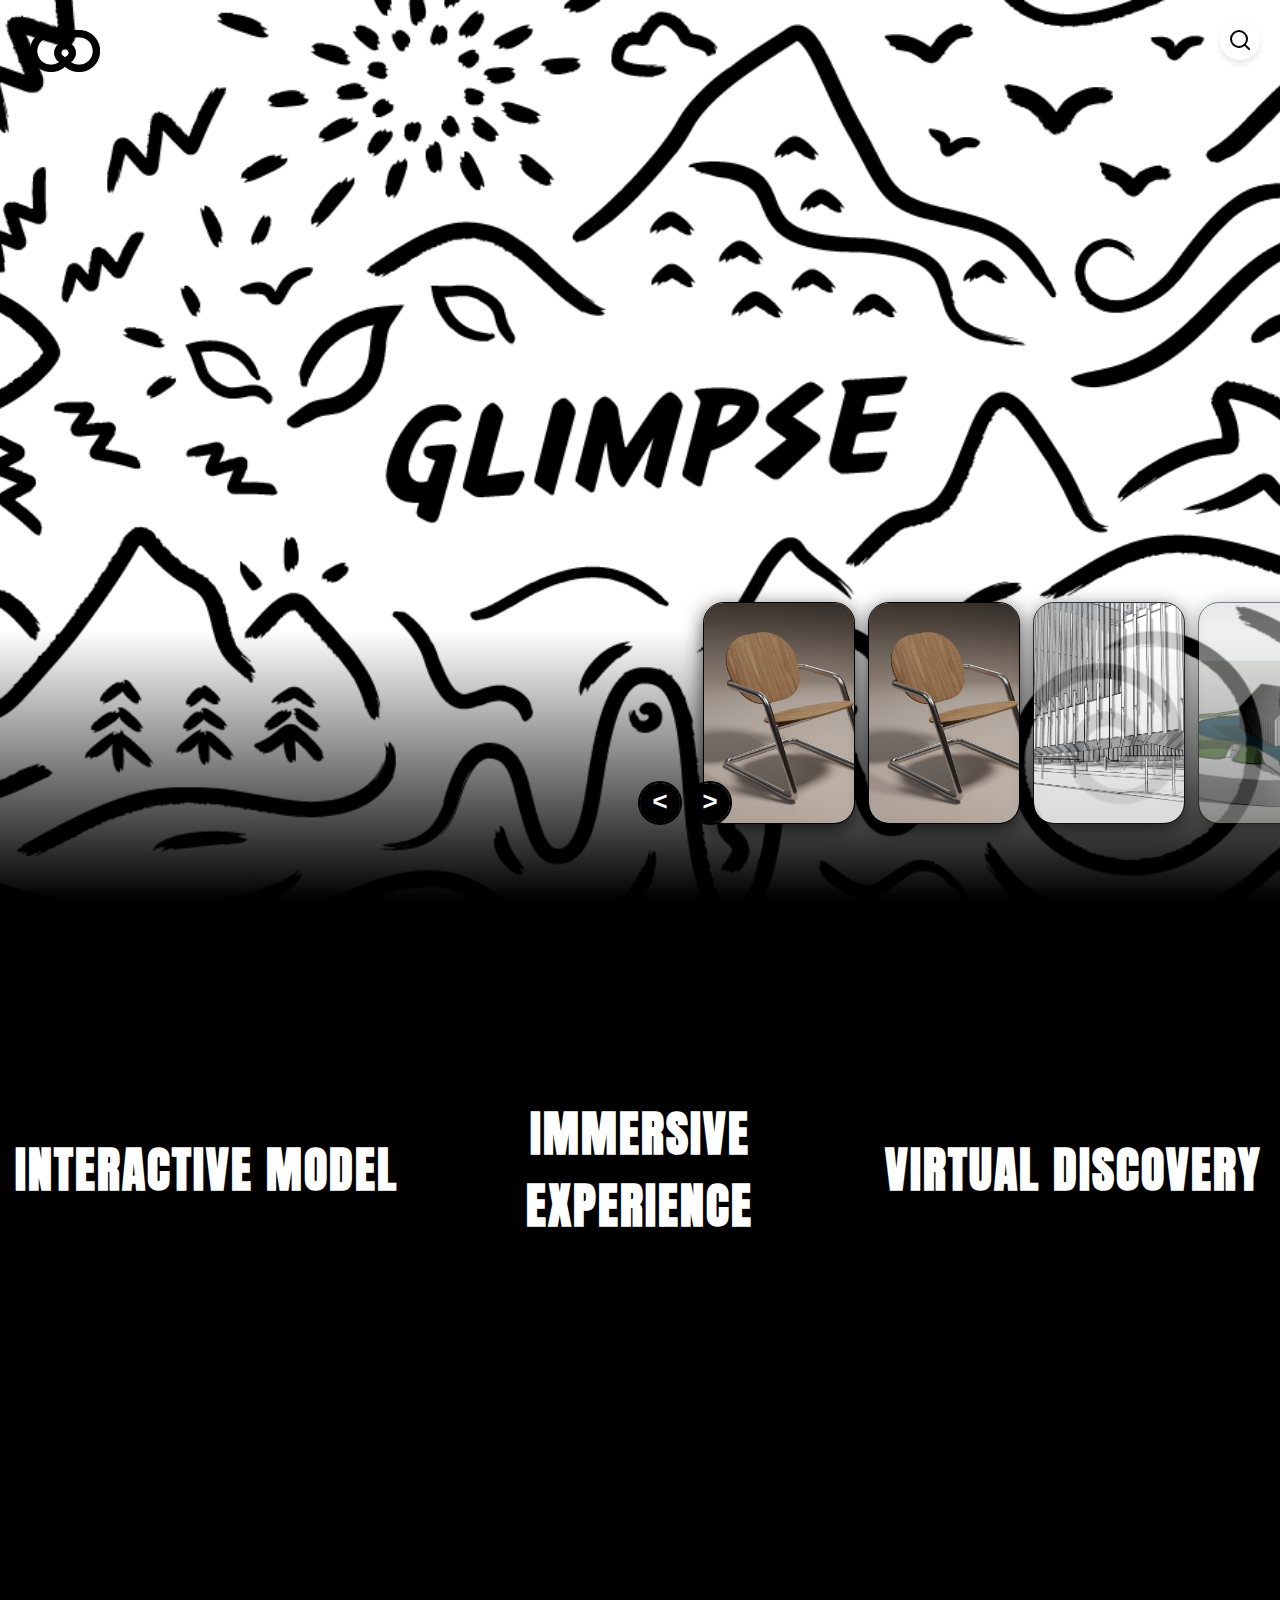
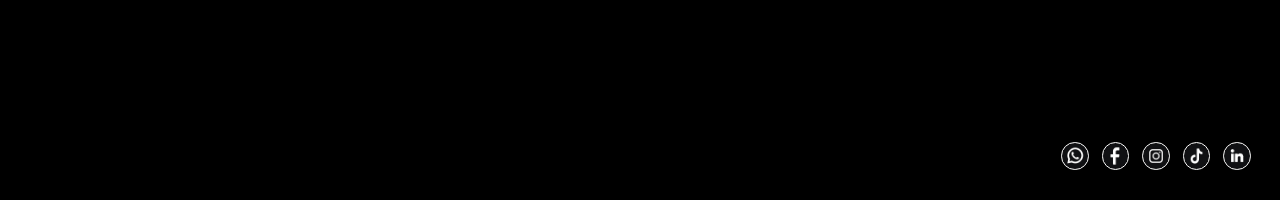
==== index.html @ ccf300de "Update index.html" ====
<!DOCTYPE html>
<html lang="en">
<head>
    <meta charset="UTF-8">
    <meta name="viewport" content="width=device-width, initial-scale=1.0">
    <title>GLIMPSE</title>
    <link rel="stylesheet" href="styles.css">
    <script defer src="script.js"></script>
</head>
<body>

    <!-- LOGO -->
    <div class="logo-container">
        <img src="./main page/LOGO.png" alt="Logo" class="logo">
    </div>

    <!-- LUPA -->
<div class="search-container" id="searchBox">
        <input type="text" placeholder="Search...">
        <svg class="icon" id="searchIcon" width="24" height="24" stroke="#007BFF" viewBox="0 0 24 24" fill="none" stroke="black" stroke-width="2" stroke-linecap="round" stroke-linejoin="round">
            <circle cx="11" cy="11" r="8"></circle>
            <line x1="21" y1="21" x2="16.65" y2="16.65"></line>
        </svg>
</div>







<!-- carousel -->
<div class="carousel">
    <!-- list item -->
    <div class="list">
        <div class="item">
            <img src="./main page/introthumbnail.png" loading="lazy">
        </div>
        <div class="item">
            <img src="./projects/model1/thumbnail.jpg" loading="lazy">
            <div class="content">
                <div class="type">INTERACTIVE MODEL</div>
                <div class="title">GF<br>CHAIR</div>
                <div class="buttons">
                    <a href="./projects/model1/model1-viewer.html"><button>SEE MORE</button></a>
                </div>
            </div>
        </div>
        <div class="item">
            <img src="./projects/model2/thumbnail.jpg" loading="lazy">
            <div class="content">
                <div class="type">INTERACTIVE MODEL</div>
                <div class="title">KRYSSET<br>LOUNGE CHAIR</div>
                <div class="buttons">
                    <a href="./projects/model2/model2-viewer.html"><button>SEE MORE</button></a>
                </div>
            </div>
        </div>
        <div class="item">
            <img src="./projects/model3/thumbnail.jpg" loading="lazy">
            <div class="content">
                <div class="type">INTERACTIVE MODEL</div>
                <div class="title">MINIMAL<br>SOFA</div>
                <div class="buttons">
                    <a href="./projects/model3/model3-viewer.html"><button>SEE MORE</button></a>
                </div>
            </div>
        </div>
        <div class="item">
            <img src="./projects/model4/thumbnail.jpg" loading="lazy">
            <div class="content">
                <div class="type">INTERACTIVE MODEL</div>
                <div class="title">ELEGANT<br>SHELF</div>
                <div class="buttons">
                    <a href="./projects/model4/model4-viewer.html"><button>SEE MORE</button></a>
                </div>
            </div>
        </div>
        <div class="item">
            <img src="./projects/model5/thumbnail.jpg" loading="lazy">
            <div class="content">
                <div class="type">INTERACTIVE MODEL</div>
                <div class="title">CANTAREIRA<br>BUILDING</div>
                <div class="buttons">
                    <a href="./projects/model5/model5-viewer.html"><button>SEE MORE</button></a>
                </div>
            </div>
        </div>
        <div class="item">
            <img src="./projects/model6/thumbnail.jpg" loading="lazy">
            <div class="content">
                <div class="type">INTERACTIVE MODEL</div>
                <div class="title">WOODEN<br>DESK</div>
                <div class="buttons">
                    <a href="./projects/model6/model6-viewer.html"><button>SEE MORE</button></a>
                </div>
            </div>
        </div>
        <div class="item">
            <img src="./projects/model7/thumbnail.jpg" loading="lazy">
            <div class="content">
                <div class="type">INTERACTIVE MODEL</div>
                <div class="title">ARTISTIC<br>LAMP</div>
                <div class="buttons">
                    <a href="./projects/model7/model7-viewer.html"><button>SEE MORE</button></a>
                </div>
            </div>
        </div>
    </div>

    <!-- list thumbnail -->
    <div class="thumbnail">
        <div class="item">
            <img src="./main page/introthumbnail.png">
        </div>
        <div class="item">
            <img src="./projects/model1/thumbnail.jpg">
        </div>
        <div class="item">
            <img src="./projects/model2/thumbnail.jpg">
        </div>
        <div class="item">
            <img src="./projects/model3/thumbnail.jpg">
        </div>
        <div class="item">
            <img src="./projects/model4/thumbnail.jpg">
        </div>
        <div class="item">
            <img src="./projects/model5/thumbnail.jpg">
        </div>
        <div class="item">
            <img src="./projects/model6/thumbnail.jpg">
        </div>
        <div class="item">
            <img src="./projects/model7/thumbnail.jpg">
        </div>
        <div class="item">
            <img src="./projects/model8/thumbnail.jpg">
        </div>
    </div>
</div>
    <!-- next prev -->
<div class="arrows">
          <button id="prev"><</button>
          <button id="next">></button>
         </div>
        </div>


   <!-- SERVIÇOS -->
   <div class="services-container">
    <div class="service-item">
        <div class="video-container">
            <div class="overlay">
                <h1>INTERACTIVE MODEL</h1>
            </div>
            <video class="hover-video" poster="./main page/IMG1.jpg" loop muted>
                <source src="./main page/VID1.MOV" type="video/mp4">
            </video>
        </div>
    </div>

    <div class="service-item">
        <div class="video-container">
            <div class="overlay">
                <h1>IMMERSIVE EXPERIENCE</h1>
            </div>
            <video class="hover-video" poster="./main page/IMG2.jpg" loop muted>
                <source src="./main page/VID2.MOV" type="video/mp4">
            </video>
        </div>
    </div>

    <div class="service-item">
        <div class="video-container">
            <div class="overlay">
                <h1>VIRTUAL DISCOVERY</h1>
            </div>
            <video class="hover-video" poster="./main page/IMG3.jpg" loop muted>
                <source src="./main page/VID3.MOV" type="video/mp4">
            </video>
        </div>
    </div>
</div>

<!-- Social Media Icons -->
<div class="social-media-container">
    <a href="https://www.whatsapp.com" target="_blank" class="social-icon">
        <img src="./main page/SOCIAL MEDIA/WHATSAPP.png" alt="  whatsapp">
    </a>
    <a href="https://www.facebook.com" target="_blank" class="social-icon">
        <img src="./main page/SOCIAL MEDIA/FACEBOOK.png" alt="Facebook">
    </a>
    <a href="https://www.instagram.com" target="_blank" class="social-icon">
        <img src="./main page/SOCIAL MEDIA/INSTAGRAM.png" alt="Instagram">
    </a>
    <a href="https://www.titok.com" target="_blank" class="social-icon">
        <img src="./main page/SOCIAL MEDIA/TIKTOK.png" alt="Tiktok">
    </a>
    <a href="https://www.linkedin.com" target="_blank" class="social-icon">
        <img src="./main page/SOCIAL MEDIA/LINKEDIN.png" alt="LinkedIn">
    </a>
</div>



</body>
</html>
---- styles.css ----
@import url('https://fonts.googleapis.com/css2?family=Anton&family=Source+Sans+Pro:wght@300;400;700&display=swap');
@import url('https://fonts.googleapis.com/css2?family=Vina+Sans&display=swap');

body {
  width: 100vw; /* Garante que ocupe toda a largura da tela */
  height: 200vh;
  margin: 0;
  overflow-x: hidden; /* Evita rolagem horizontal */
  background-color: black;
}

/* LOGO */
.logo-container {
  position: absolute;
  top: 30px;
  left: 30px;
  z-index: 10;
}
.logo {
  width: 70px;
  height: auto;
}


/* LUPA */
.search-container {
  position: absolute;
  top: 20px;  /* Adjust distance from top */
  right: 20px;  /* Adjust distance from left */
  width: 40px;
  height: 40px;
  display: flex;
  align-items: center;
  justify-content: center;
  border-radius: 20px;
  transition: width 0.4s ease-in-out;
  box-shadow: 0 4px 6px rgba(0, 0, 0, 0.1);
  overflow: hidden;
  z-index: 100;
}

.search-container input {
  width: 100%;
  border: none;
  outline: none;
  padding: 10px;
  font-size: 16px;
  opacity: 0;
  transform: translateX(20px);
  transition: opacity 0.3s ease-in-out, transform 0.3s ease-in-out;
}

.search-container .icon {
  position: absolute;
  left: 50%;
  transform: translateX(-50%);
  cursor: pointer;
  width: 24px;
  height: 24px;
  stroke: #000000;
  fill: none;
  transition: left 0.4s ease-in-out;
}

.search-container.active {
  width: 200px;
}

.search-container.active input {
  opacity: 1;
  transform: translateX(0);
}

.search-container.active .icon {
  left: 20px;
}


















.carousel {
  height: 100vh;
  overflow: hidden;
  position: relative;
}

.carousel::before {
  content: '';
  position: absolute;
  bottom: 0;
  left: 0;
  width: 100%;
  height: 30%;
  background: linear-gradient(to top, rgba(0, 0, 0, 1), rgba(255, 0, 0, 0)); 
  z-index: 2; /* Gradient is behind buttons but on top of the carousel items */
}

.carousel .list .item {
  width: 100%;
  height: 100%;
  position: absolute;
  box-shadow: inset 0px -100px 100px -50px rgba(0, 0, 0, 0.8);
}

.carousel .list .item img {
  width: 100%;
  height: 100%;
  object-fit: cover;
}

.carousel .list .item .content {
  position: absolute;
  top: 35%;
  left: 37%;
  transform: translateX(-50%);
  width: 100%; 
  max-width: 80%;
  padding: 0 5%;
  box-sizing: border-box;
  color: #000000;
  text-align: left;
  text-shadow: 2px 4px 5px rgba(0, 0, 0, .3);
}

.carousel .list .item .type {
  font-size: 2em;
  letter-spacing: 1px;
  font-family: 'Vina Sans', sans-serif;
  color: #000000;
}

.carousel .list .item .title {
  font-size: 7em;
  font-weight: bold;
  line-height: 1em;
  font-family: "Anton", sans-serif;
  letter-spacing: 3px;
  color: #000000;
}

.carousel .list .item .buttons {
  display: relative;
  grid-template-columns: repeat(2, 200px);
  grid-template-rows: 40px;
  gap: 5px;
  margin-top: 10px;
  position: relative;
  z-index: 10; /* Ensure buttons are on top */
}

.carousel .list .item .buttons button {
  border: none;
  outline: 2px solid rgba(0, 0, 0);
  background-color: rgba(255, 255, 255, 0);
  font-family: 'Vina Sans', sans-serif;
  font-size: 1.1em;
  color: #000000;
  border-radius: 20px;
  letter-spacing: .5px; 
  padding: 10px 20px;
  box-shadow: 0 4px 8px rgba(0, 0, 0, 0.2); 
  z-index: 100; /* Ensures buttons are above the gradient */
}

.carousel .list .item .buttons button:hover {
  transition: background-color 0.5s ease, color 0.3s ease; /* Smooth transition */
  background-color: rgba(255, 255, 255, .3);
}

/* thumbail */
.thumbnail{
  position: absolute;
  top: 67%;
  left: 55%;
  width: max-content;
  z-index: 100;
  display: flex;
  gap: 15px;
}
.thumbnail .item{
  width: 150px;
  height: 220px;
  flex-shrink: 0;
  position: relative;
}
.thumbnail .item img{
  width: 100%;
  height: 100%;
  object-fit: cover;
  border-radius: 20px;
  outline: 1px solid rgba(0, 0, 0);
  box-shadow: 0 5px 20px rgba(0, 0, 0, .8); /* Adding a soft shadow */
}
.thumbnail .item .content{
  color: #ffffff;
  position: absolute;
  bottom: 10px;
  left: 10px;
  right: 10px;
}

/* arrows */
.arrows{
  position: absolute;
  top: 87%;
  left: 50%;
  z-index: 100;
  width: 300px;
  max-width: 30%;
  display: flex;
  gap: 10px;
  align-items: center;
}
.arrows button{
  font-size: 2em;
  outline: 2px solid rgb(0, 0, 0);
  width: 40px;
  height: 40px;
  border-radius: 50%;
  background-color: rgb(0, 0, 0);
  border: none;
  color: #ffffff;
  font-family: monospace;
  font-weight: bold;
  transition: .5s;
  z-index: 100;
}
.arrows button:hover{
  background-color: rgba(255, 255, 255, .2);
  transition: background-color 0.5s ease, color 0.3s ease;
}

/* animation */
.carousel .list .item:nth-child(1){
  z-index: 1;
}

/* animation text in first item */

.carousel .list .item:nth-child(1) .content .type,
.carousel .list .item:nth-child(1) .content .title,
.carousel .list .item:nth-child(1) .content .topic,
.carousel .list .item:nth-child(1) .content .des,
.carousel .list .item:nth-child(1) .content .buttons
{
  transform: translateY(50px);
  filter: blur(20px);
  opacity: 0;
  animation: showContent .5s 1s linear 1 forwards;
}
@keyframes showContent{
  to{
      transform: translateY(0px);
      filter: blur(0px);
      opacity: 1;
  }
}
.carousel .list .item:nth-child(1) .content .title{
  animation-delay: 0.2s!important;
}
.carousel .list .item:nth-child(1) .content .topic{
  animation-delay: 0.4s!important;
}
.carousel .list .item:nth-child(1) .content .des{
  animation-delay: 0.6s!important;
}
.carousel .list .item:nth-child(1) .content .buttons{
  animation-delay: 0.8s!important;
}
/* create animation when next click */
.carousel.next .list .item:nth-child(1) img {
  animation: inFrame 0.8s linear 1 forwards;
  position: absolute;
  bottom: 81px;
  left: 55%;
  width: 150px;
  height: 220px;
  border-radius: 20px;
}

@keyframes inFrame {
  0% {
    width: 150px;
    height: 220px;
    bottom: 81px;
    left: 55%;
    border-radius: 20px;
  }
  100% {
    width: 100%;
    height: 100%;
    bottom: 0;
    left: 0;
    border-radius: 0;
  }
}

.carousel.next .thumbnail .item:nth-last-child(1){
  overflow: hidden;
  animation: showThumbnail .5s linear 1 forwards;
}
.carousel.prev .list .item img{
  z-index: 100;
}
@keyframes showThumbnail{
  from{
      width: 0;
      opacity: 0;
  }
}
.carousel.next .thumbnail{
  animation: effectNext .5s linear 1 forwards;
}

@keyframes effectNext{
  from{
      transform: translateX(150px);
  }
}

/* prev click */

.carousel.prev .list .item:nth-child(2){
  z-index: 2;
}

.carousel.prev .list .item:nth-child(2) img{
  animation: outFrame 0.5s linear 1 forwards;
  position: absolute;
  bottom: 0;
  left: 0;
}
@keyframes outFrame{
  0% {
      width: 100%;
      height: 100%;
      bottom: 0;
      left: 0;
      border-radius: 0;
  }
  100% {
      width: 150px;
      height: 220px;
      bottom: 81px;
      left: 55%;
      border-radius: 20px;
  }
}

.carousel.prev .thumbnail .item:nth-child(1){
  overflow: hidden;
  opacity: 0;
  animation: showThumbnail .5s linear 1 forwards;
}
.carousel.next .arrows button,
.carousel.prev .arrows button{
  pointer-events: none;
}
.carousel.prev .list .item:nth-child(2) .content .type,
.carousel.prev .list .item:nth-child(2) .content .title,
.carousel.prev .list .item:nth-child(2) .content .topic,
.carousel.prev .list .item:nth-child(2) .content .des,
.carousel.prev .list .item:nth-child(2) .content .buttons
{
  animation: contentOut 1.5s linear 1 forwards!important;
}

@keyframes contentOut{
  0% {
      transform: translateY(0px);
      filter: blur(0px);
      opacity: 1;
  }
  100% {
      transform: translateY(50px); /* Match 'next' */
      filter: blur(20px);
      opacity: 0;
  }
}
@media screen and (max-width: 678px) {
  .carousel .list .item .content{
      padding-right: 0;
  }
  .carousel .list .item .content .title{
      font-size: 30px;
  }
}

.thumbnail .item:nth-child(3) {
  opacity: 0.8; /* Most visible of the fading items */
  transition: opacity 0.5s ease-in-out;
}

.thumbnail .item:nth-child(4) {
  opacity: 0.5; /* Medium fade */
  transition: opacity 0.5s ease-in-out;
}

.thumbnail .item:nth-child(5) {
  opacity: 0.1; /* Almost invisible */
  transition: opacity 0.5s ease-in-out;
}

.thumbnail .item:nth-child(6) {
  opacity: 0; /* Fully hidden */
  transition: opacity 0.5s ease-in-out;
}

/* Adjust opacity when transitioning */
.carousel.next .thumbnail .item:nth-child(3),
.carousel.prev .thumbnail .item:nth-child(3) {
  opacity: 0.7;
}

.carousel.next .thumbnail .item:nth-child(4),
.carousel.prev .thumbnail .item:nth-child(4) {
  opacity: 0.4;
}

.carousel.next .thumbnail .item:nth-child(5),
.carousel.prev .thumbnail .item:nth-child(5) {
  opacity: 0;
}

.carousel.next .thumbnail .item:nth-child(6),
.carousel.prev .thumbnail .item:nth-child(6) {
  opacity: 0; /* Stays hidden */
}

















/* Wrapper para todos os serviços */
.services-container {
  position: absolute;
  display: flex;
  flex-direction: row;
  justify-content: space-between;
  width: 100%;
  gap: 20px;
  top: 110vh;
}

.service-item {
  display: flex;
  flex-direction: column;
  flex: 1;
  min-width: 250px;
  position: relative;
  transition: transform 0.3s ease-in-out; /* Smooth transition for size change */
}

.video-container {
  width: 100%;
  height: 40vh;
  overflow: hidden;
  position: relative;
  transition: transform 0.3s ease-in-out; /* Smooth scaling transition */
}

/* Add the size-up effect on hover */
.video-container:hover {
  transform: scale(1.05); /* Slightly enlarge the video container */
}

video {
  width: 100%;
  height: 100%;
  object-fit: cover;
}

/* Overlay effect */
.overlay {
  position: absolute;
  top: 0;
  left: 0;
  width: 100%;
  height: 100%;
  background: rgba(0, 0, 0, 0.9); /* Dark transparent rectangle */
  display: flex;
  align-items: center;
  justify-content: center;
  transition: opacity 0.6s ease-in-out, transform 0.6s ease-in-out;
}

.overlay h1 {
  color: rgb(255, 255, 255);
  font-size: 3em;
  text-align: center;
  transition: transform 0.6s ease-in-out;
  font-family: "Anton", sans-serif;
  letter-spacing: 2px;
}

/* Hover effect */
.video-container:hover .overlay {
  opacity: 0; /* Hide the overlay */
}

.video-container:hover .overlay h1 {
  transform: translateY(100%); /* Move the title under the video */
}

.text-container {
  width: 100%;
  padding: 20px;
  background: rgba(255, 255, 255, 0.9);
  text-align: center;
}

.text-content {
  max-width: 800px;
  margin: 0 auto;
}

.text-content p {
  font-size: 1.2em;
  color: #555;
}

/* Responsiveness */
@media (max-width: 768px) {
  .services-container {
      flex-direction: column;
  }

  .video-container {
      height: 40vh;
  }

  .text-container {
      padding: 15px;
  }
}


















/* Social Media Icons Style */
.social-media-container {
  position: absolute;
  bottom: -97vh;
  right: 30px;
  display: flex;
  gap: 15px;  /* Space between icons */
  z-index: 100;
}

.social-icon img {
  width: 2vw;  /* Adjust icon size */
  height: auto;
  transition: transform 0.3s ease;  /* Smooth transition */
  outline: 1px solid rgb(255, 255, 255);
  border-radius: 50%; /* Makes the icons circular */
}

.social-icon img:hover {
  transform: scale(1.3);  /* Slight zoom on hover */
}
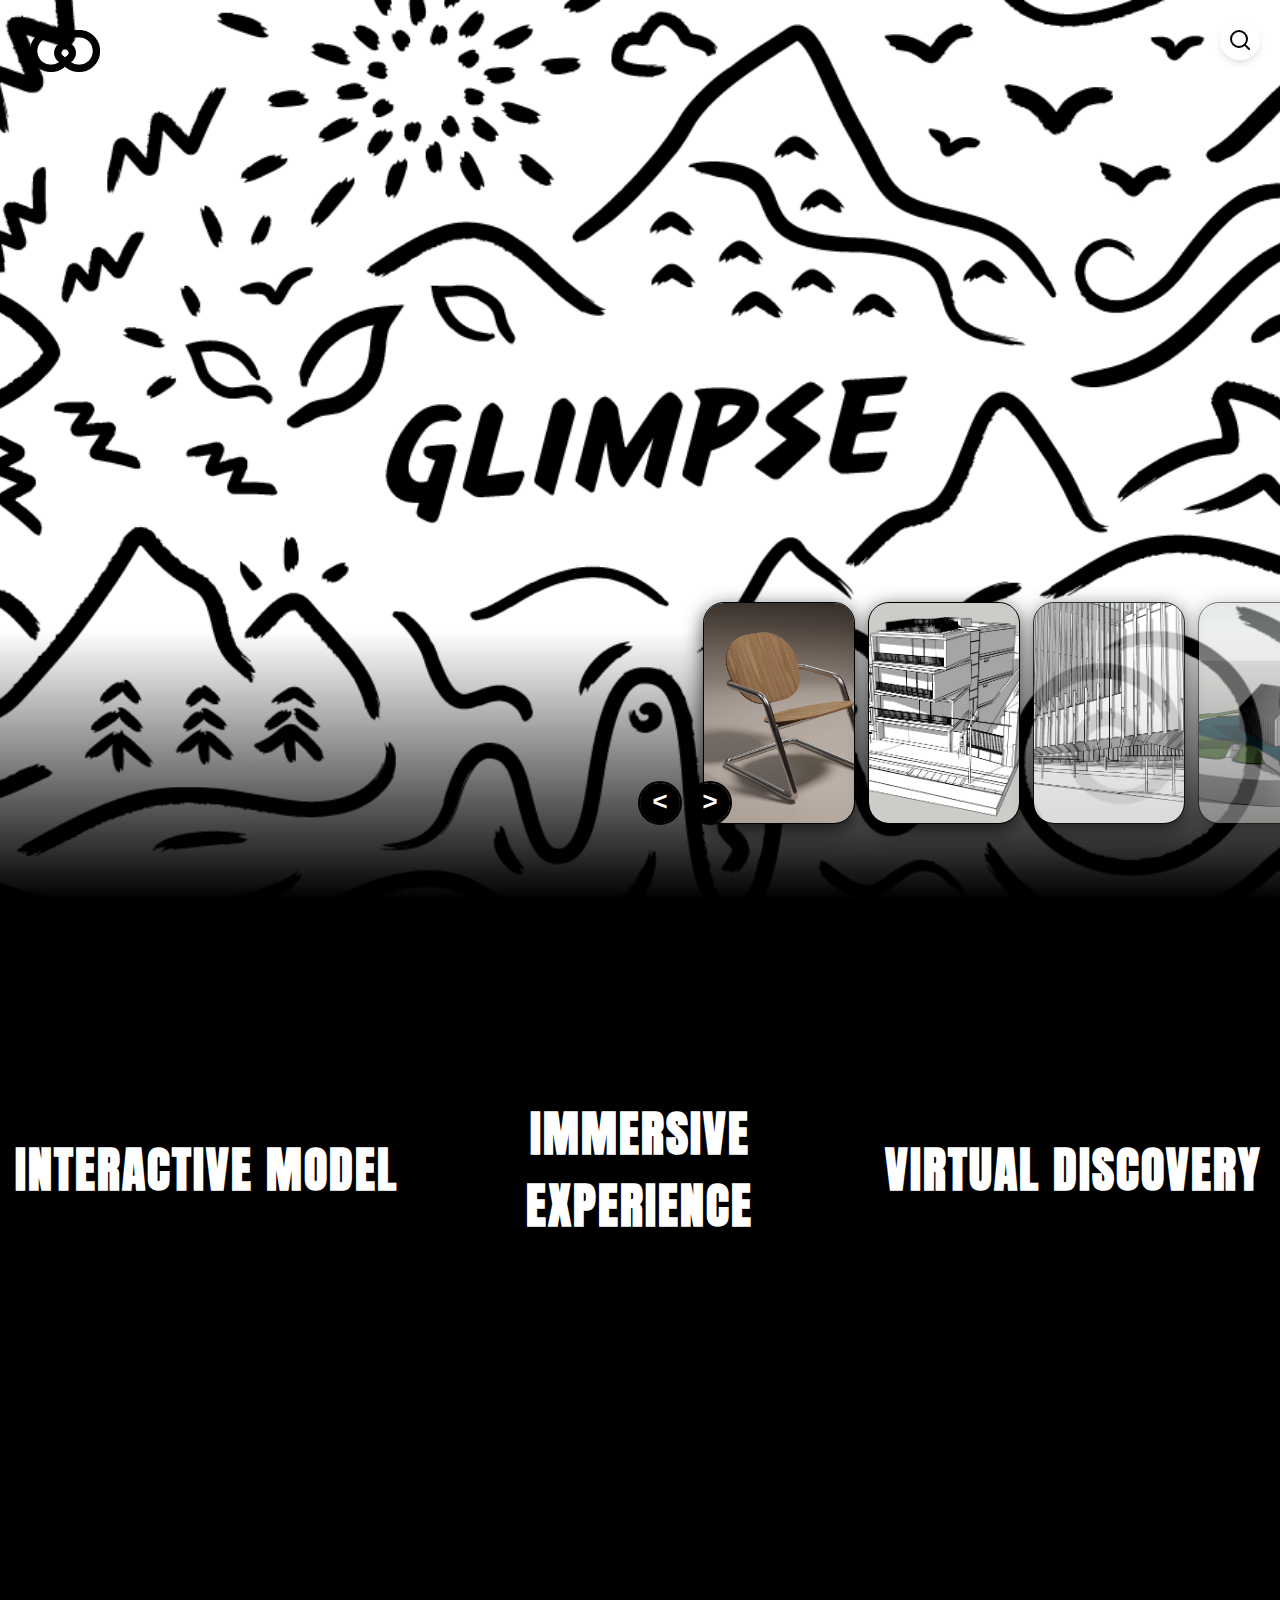
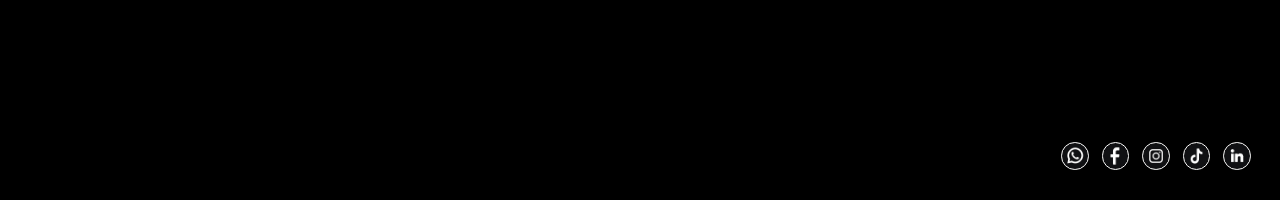
==== commit 82220f19: "Update index.html" ====
--- a/index.html
+++ b/index.html
@@ -50,7 +50,7 @@
             <img src="./projects/model2/thumbnail.jpg" loading="lazy">
             <div class="content">
                 <div class="type">INTERACTIVE MODEL</div>
-                <div class="title">KRYSSET<br>LOUNGE CHAIR</div>
+                <div class="title">CANTAREIRA<br>BUILDING</div>
                 <div class="buttons">
                     <a href="./projects/model2/model2-viewer.html"><button>SEE MORE</button></a>
                 </div>
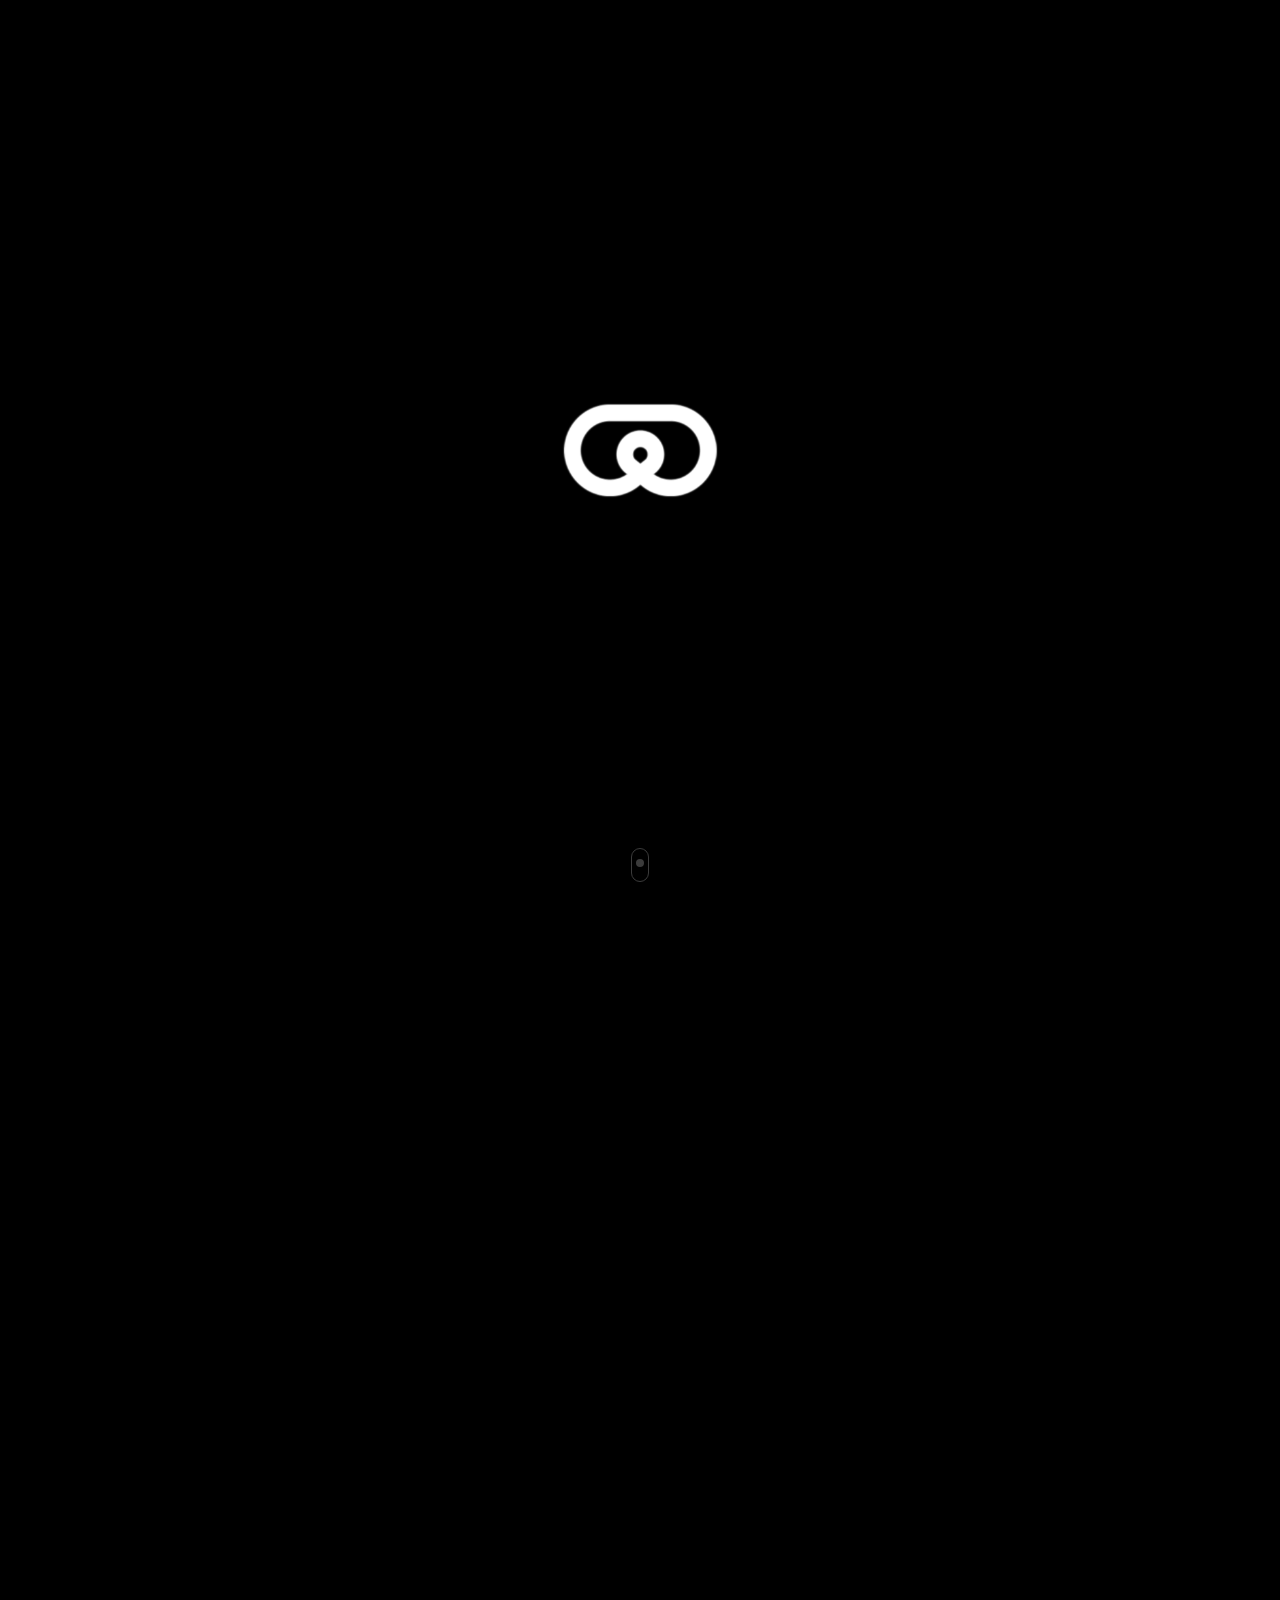
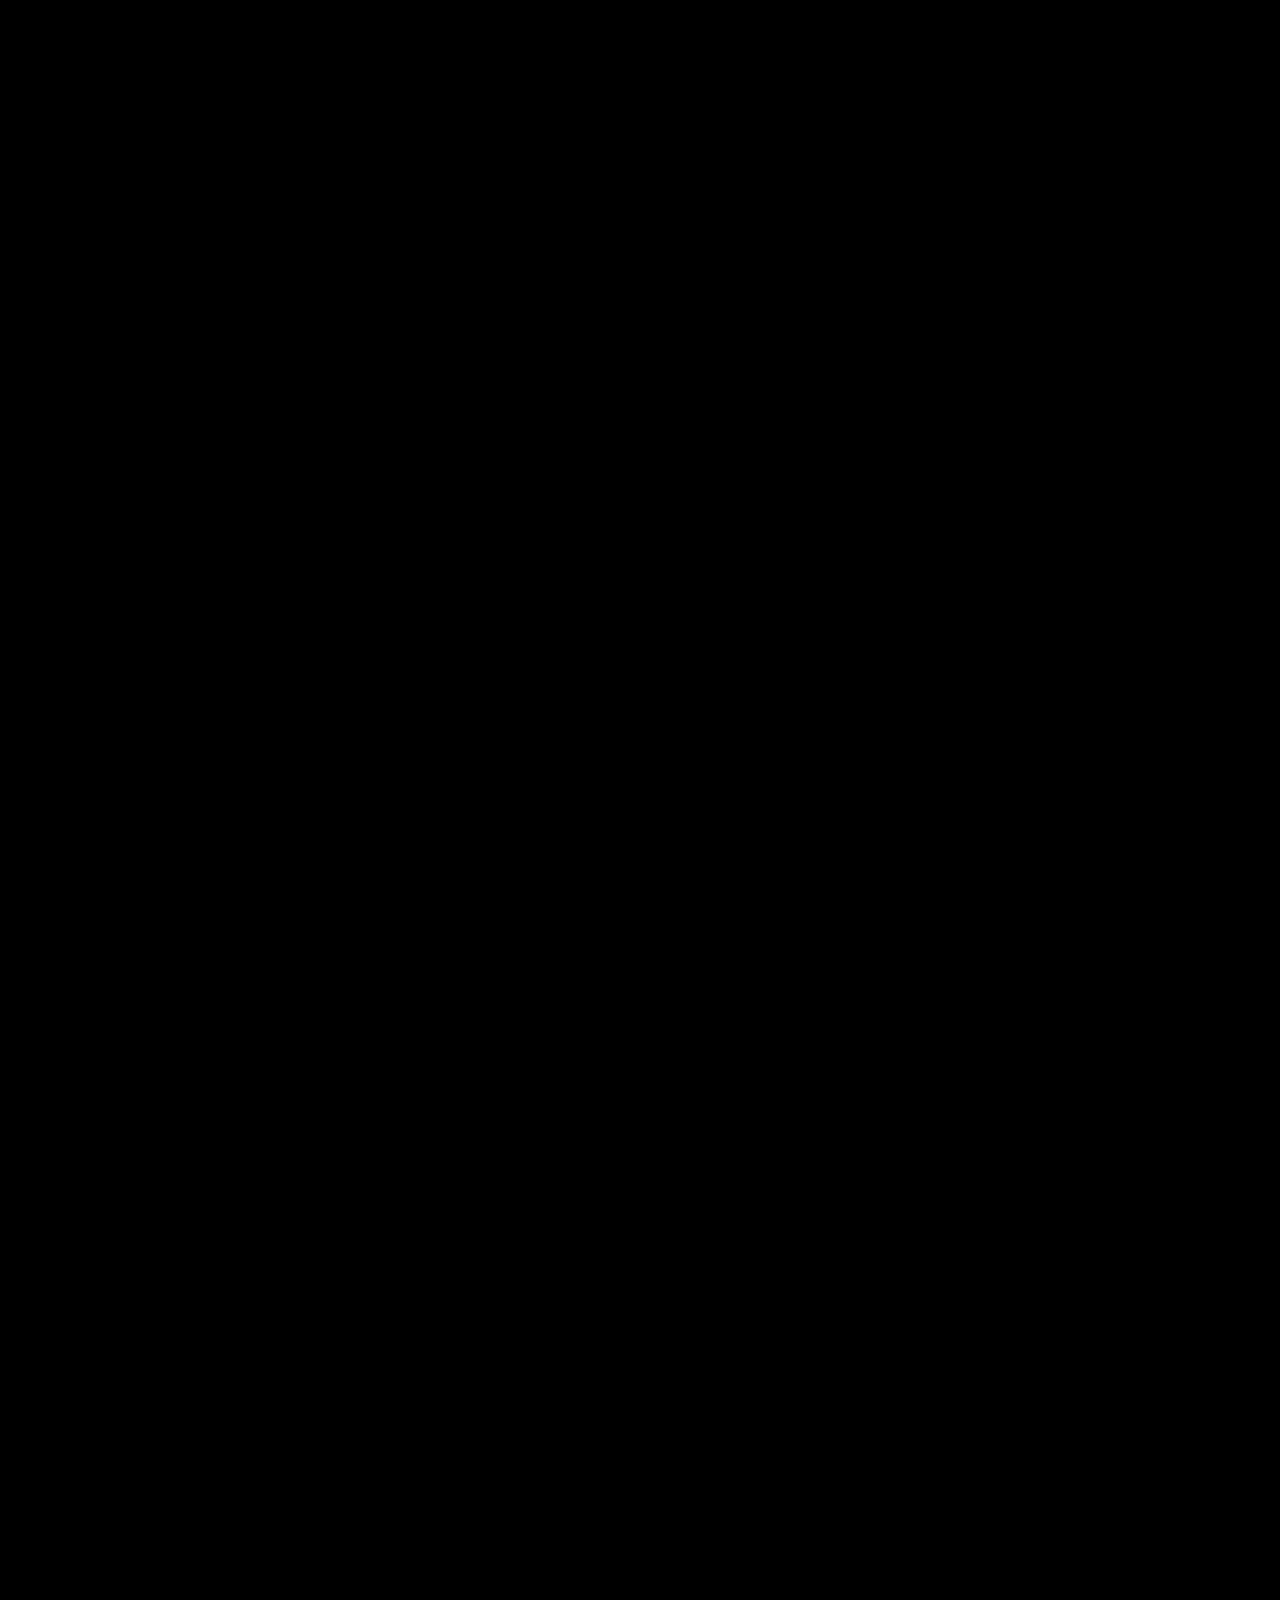
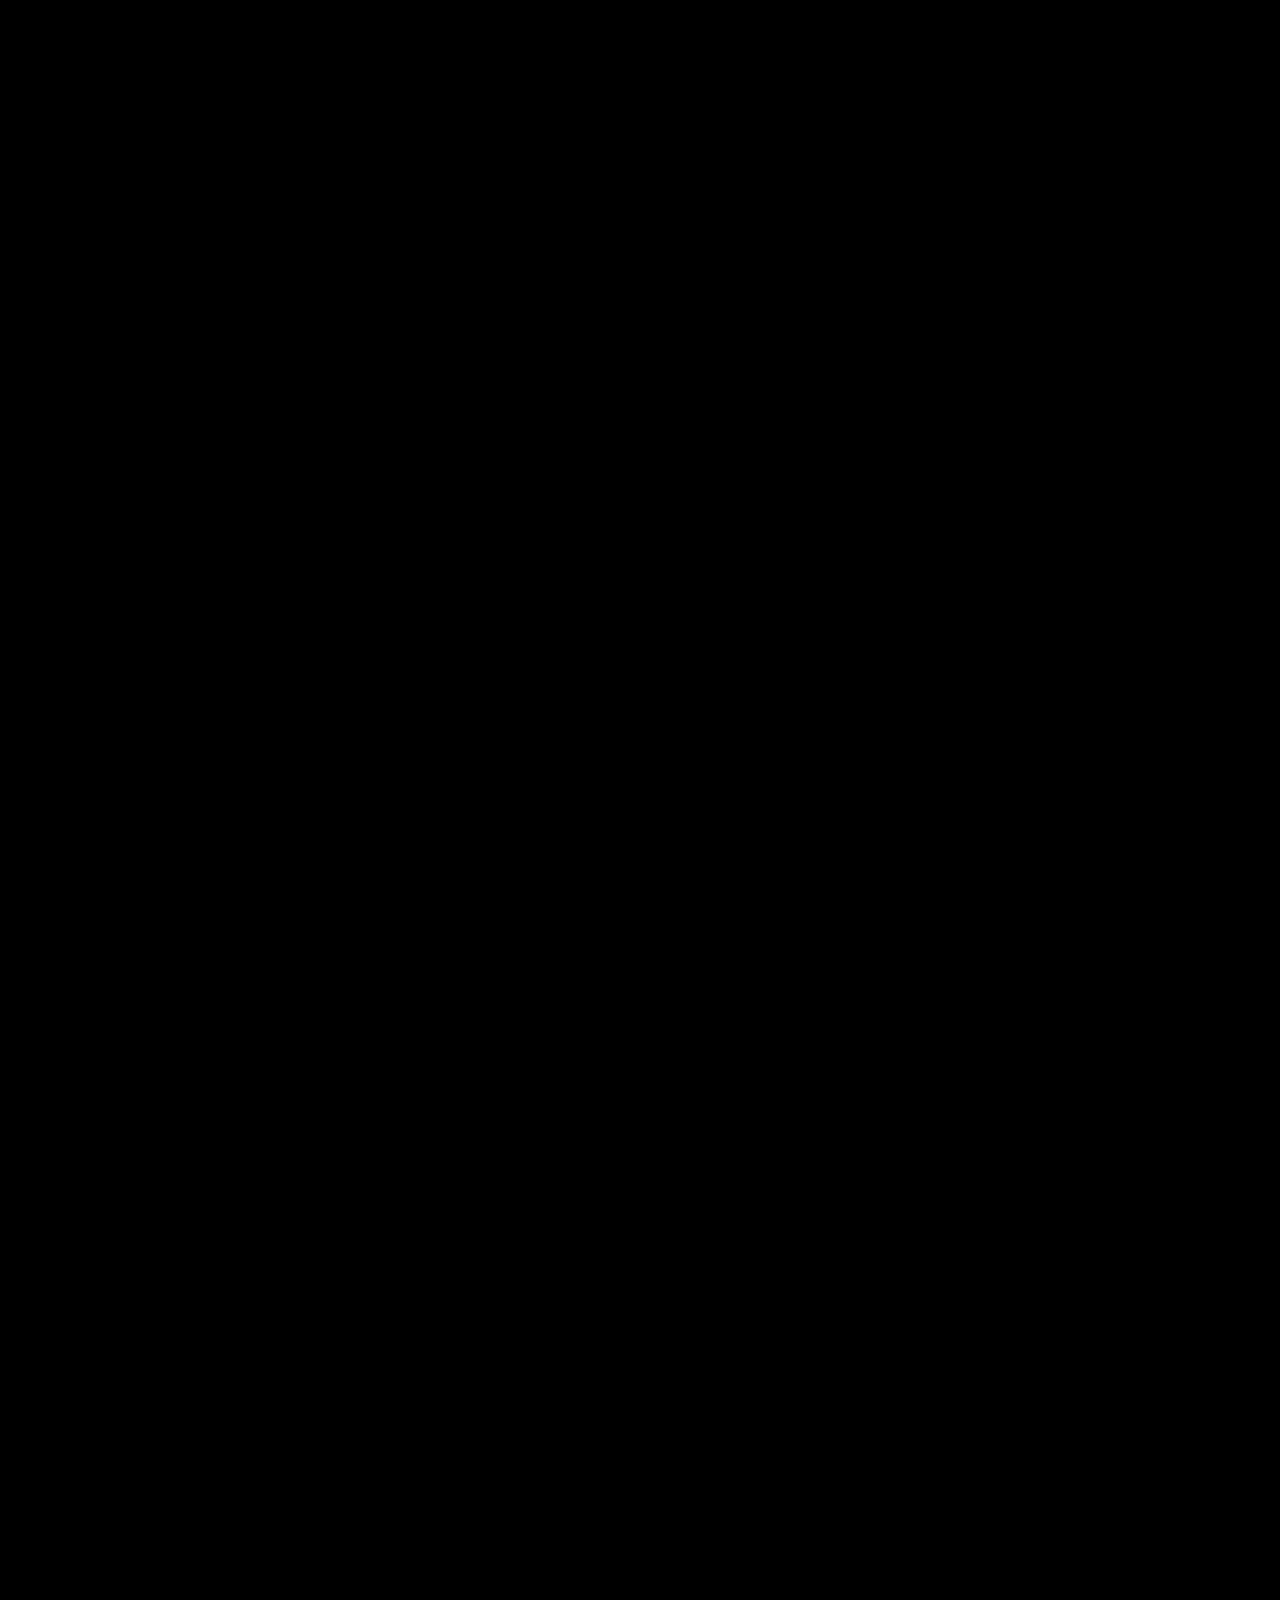
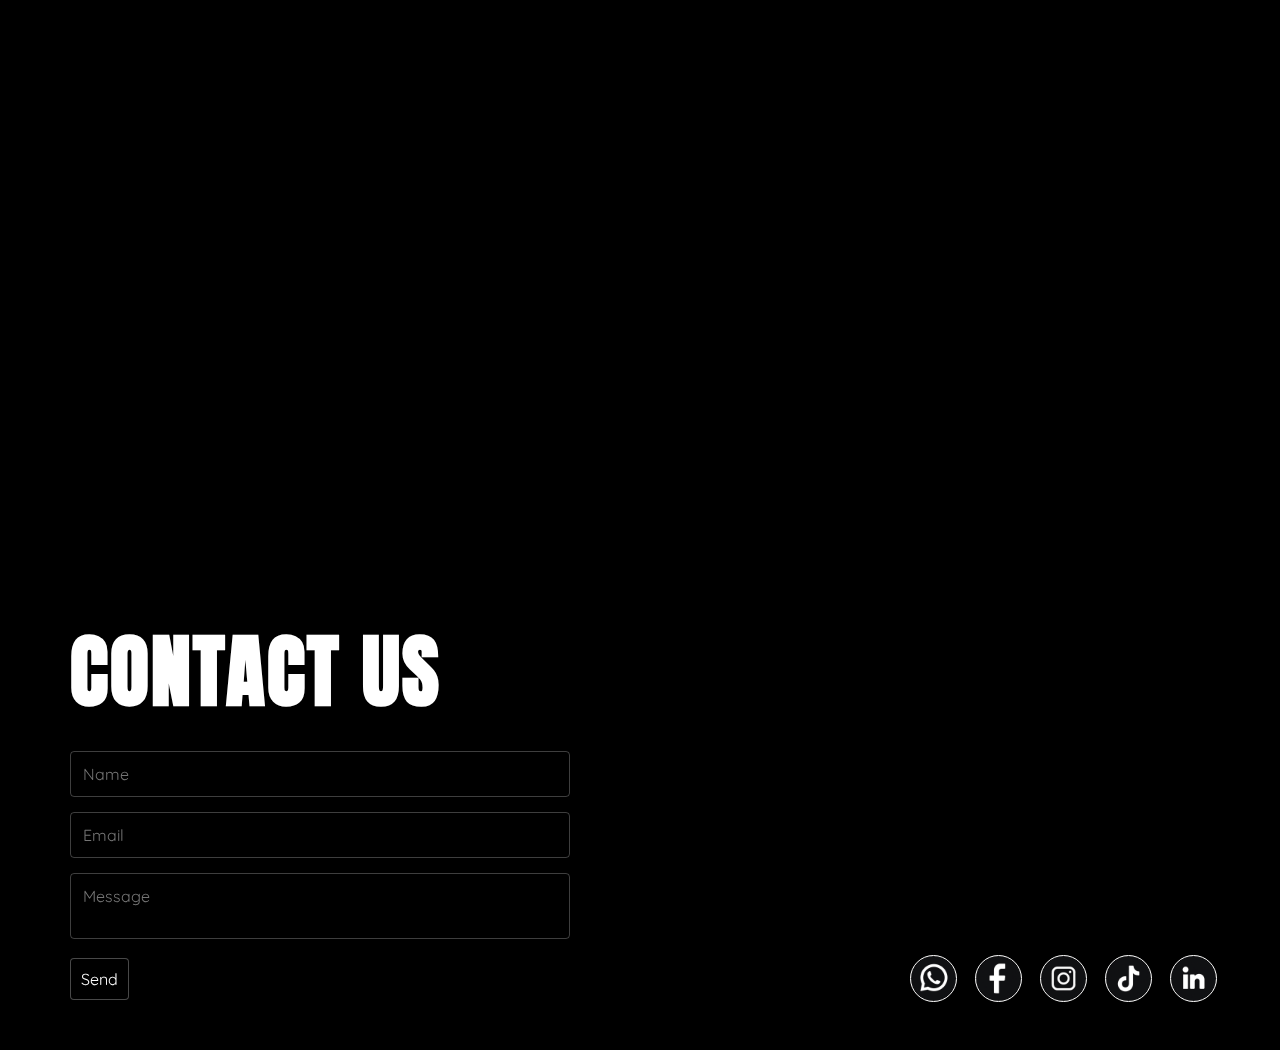
==== commit 3a8d0363: "started testing" ====
--- a/index.html
+++ b/index.html
@@ -7,183 +7,179 @@
     <link rel="stylesheet" href="styles.css">
     <script defer src="script.js"></script>
 </head>
+
+
 <body>
 
-    <!-- LOGO -->
-    <div class="logo-container">
-        <img src="./main page/LOGO.png" alt="Logo" class="logo">
-    </div>
-
-    <!-- LUPA -->
-<div class="search-container" id="searchBox">
-        <input type="text" placeholder="Search...">
-        <svg class="icon" id="searchIcon" width="24" height="24" stroke="#007BFF" viewBox="0 0 24 24" fill="none" stroke="black" stroke-width="2" stroke-linecap="round" stroke-linejoin="round">
-            <circle cx="11" cy="11" r="8"></circle>
-            <line x1="21" y1="21" x2="16.65" y2="16.65"></line>
-        </svg>
-</div>
-
-
-
-
-
-
-
-<!-- carousel -->
-<div class="carousel">
-    <!-- list item -->
-    <div class="list">
-        <div class="item">
-            <img src="./main page/introthumbnail.png" loading="lazy">
-        </div>
-        <div class="item">
-            <img src="./projects/model1/thumbnail.jpg" loading="lazy">
-            <div class="content">
-                <div class="type">INTERACTIVE MODEL</div>
-                <div class="title">GF<br>CHAIR</div>
-                <div class="buttons">
-                    <a href="./projects/model1/model1-viewer.html"><button>SEE MORE</button></a>
-                </div>
-            </div>
-        </div>
-        <div class="item">
-            <img src="./projects/model2/thumbnail.jpg" loading="lazy">
-            <div class="content">
-                <div class="type">INTERACTIVE MODEL</div>
-                <div class="title">CANTAREIRA<br>BUILDING</div>
-                <div class="buttons">
-                    <a href="./projects/model2/model2-viewer.html"><button>SEE MORE</button></a>
-                </div>
-            </div>
-        </div>
-        <div class="item">
-            <img src="./projects/model3/thumbnail.jpg" loading="lazy">
-            <div class="content">
-                <div class="type">INTERACTIVE MODEL</div>
-                <div class="title">MINIMAL<br>SOFA</div>
-                <div class="buttons">
-                    <a href="./projects/model3/model3-viewer.html"><button>SEE MORE</button></a>
-                </div>
-            </div>
-        </div>
-        <div class="item">
-            <img src="./projects/model4/thumbnail.jpg" loading="lazy">
-            <div class="content">
-                <div class="type">INTERACTIVE MODEL</div>
-                <div class="title">ELEGANT<br>SHELF</div>
-                <div class="buttons">
-                    <a href="./projects/model4/model4-viewer.html"><button>SEE MORE</button></a>
-                </div>
-            </div>
-        </div>
-        <div class="item">
-            <img src="./projects/model5/thumbnail.jpg" loading="lazy">
-            <div class="content">
-                <div class="type">INTERACTIVE MODEL</div>
-                <div class="title">CANTAREIRA<br>BUILDING</div>
-                <div class="buttons">
-                    <a href="./projects/model5/model5-viewer.html"><button>SEE MORE</button></a>
-                </div>
-            </div>
-        </div>
-        <div class="item">
-            <img src="./projects/model6/thumbnail.jpg" loading="lazy">
-            <div class="content">
-                <div class="type">INTERACTIVE MODEL</div>
-                <div class="title">WOODEN<br>DESK</div>
-                <div class="buttons">
-                    <a href="./projects/model6/model6-viewer.html"><button>SEE MORE</button></a>
-                </div>
-            </div>
-        </div>
-        <div class="item">
-            <img src="./projects/model7/thumbnail.jpg" loading="lazy">
-            <div class="content">
-                <div class="type">INTERACTIVE MODEL</div>
-                <div class="title">ARTISTIC<br>LAMP</div>
-                <div class="buttons">
-                    <a href="./projects/model7/model7-viewer.html"><button>SEE MORE</button></a>
-                </div>
-            </div>
-        </div>
-    </div>
-
-    <!-- list thumbnail -->
-    <div class="thumbnail">
-        <div class="item">
-            <img src="./main page/introthumbnail.png">
-        </div>
-        <div class="item">
-            <img src="./projects/model1/thumbnail.jpg">
-        </div>
-        <div class="item">
-            <img src="./projects/model2/thumbnail.jpg">
-        </div>
-        <div class="item">
-            <img src="./projects/model3/thumbnail.jpg">
-        </div>
-        <div class="item">
-            <img src="./projects/model4/thumbnail.jpg">
-        </div>
-        <div class="item">
-            <img src="./projects/model5/thumbnail.jpg">
-        </div>
-        <div class="item">
-            <img src="./projects/model6/thumbnail.jpg">
-        </div>
-        <div class="item">
-            <img src="./projects/model7/thumbnail.jpg">
-        </div>
-        <div class="item">
-            <img src="./projects/model8/thumbnail.jpg">
-        </div>
-    </div>
-</div>
-    <!-- next prev -->
-<div class="arrows">
-          <button id="prev"><</button>
-          <button id="next">></button>
-         </div>
-        </div>
-
-
-   <!-- SERVIÇOS -->
-   <div class="services-container">
+<!--------------- LOGO -------------------------------------------------------->
+<div class="logo-container">
+    <img src="./main page/LOGO.png" alt="Logo" class="logo">
+</div>
+
+<!--------------- INTRO / END ---------------------------------------------------->
+<div class="intro" id="intro">
+    <img src="./main page/INTRO_END.svg" alt="Logo" id="logo">
+</div>
+<div class="fade-white"></div> <!-- White overlay that fades in -->
+
+</div>
+
+
+<!--------------- SCROLL DOWN ---------------------------------------------------->
+<div class="page-wrap">
+    <section class="example example--2">
+      <span class="scroll-icon">
+        <span class="scroll-icon__dot"></span>
+      </span>
+    </section>
+</div>
+
+
+<!--------------- TEXTO INTERMÉDIO ---------------------------------------------------->
+<div class="text-line1">FIND OUT HOW WE TURN IDEAS INTO IMMERSIVE EXPERIENCES</div>
+<div class="text-line2">VISUALIZE AND INTERACT WITH SPACES AND PRODUCTS LIKE NEVER BEFORE</div>
+
+
+<!--------------- SERVIÇOS ---------------------------------------------------->
+<div class="services-container">
     <div class="service-item">
         <div class="video-container">
-            <div class="overlay">
+            <div class="service-overlay">
                 <h1>INTERACTIVE MODEL</h1>
             </div>
-            <video class="hover-video" poster="./main page/IMG1.jpg" loop muted>
-                <source src="./main page/VID1.MOV" type="video/mp4">
+            <video class="hover-video" poster="./main page/SERVIÇOS/IMG1.png" loop muted>
+                <source src="./main page/SERVIÇOS/VID1.MOV" type="video/mp4">
             </video>
         </div>
+        <p class="service-description">Watch your ideas take shape</p>
     </div>
-
     <div class="service-item">
         <div class="video-container">
-            <div class="overlay">
+            <div class="service-overlay">
                 <h1>IMMERSIVE EXPERIENCE</h1>
             </div>
-            <video class="hover-video" poster="./main page/IMG2.jpg" loop muted>
-                <source src="./main page/VID2.MOV" type="video/mp4">
+            <video class="hover-video" poster="./main page/SERVIÇOS/IMG2.png" loop muted>
+                <source src="./main page/SERVIÇOS/VID2.MOV" type="video/mp4">
             </video>
         </div>
+        <p class="service-description">Step into your ideal space</p>
     </div>
-
     <div class="service-item">
         <div class="video-container">
-            <div class="overlay">
+            <div class="service-overlay">
                 <h1>VIRTUAL DISCOVERY</h1>
             </div>
-            <video class="hover-video" poster="./main page/IMG3.jpg" loop muted>
-                <source src="./main page/VID3.MOV" type="video/mp4">
+            <video class="hover-video" poster="./main page/SERVIÇOS/IMG3.png" loop muted>
+                <source src="./main page/SERVIÇOS/VID3.MOV" type="video/mp4">
             </video>
         </div>
+        <p class="service-description">Explore without leaving your seat</p>
     </div>
 </div>
 
-<!-- Social Media Icons -->
+
+<!--------------- TEXTO INTERMÉDIO 2 ---------------------------------------------------->
+<div class="text-line3">STILL NOT CONVINCED?</div>
+<div class="text-line4">CHECK OUT OUR LIST OF PROJECTS</div>
+
+
+<!--------------- LISTA PROJECTOS ---------------------------------------------------->
+<!-- Filter Buttons -->
+<div class="filter-bar">
+    <button class="filter-btn active" data-filter="all">All Projects</button>
+    <button class="filter-btn" data-filter="interactive">Interactive Model</button>
+    <button class="filter-btn" data-filter="immersive">Immersive Experience</button>
+    <button class="filter-btn" data-filter="virtual">Virtual Discovery</button>
+</div>
+
+<!-- Project Grid -->
+<div class="image-grid">
+    <a href="./projects/model1/model1-viewer.html" class="image-item">
+        <img src="./projects/model1/thumbnail.jpg" alt="Image 1">
+        <div class="overlay">
+            <h3>GF CHAIR</h3>
+            <p>Interactive Model</p>
+        </div>
+    </a>
+    <a href="./projects/model2/model2-viewer.html" class="image-item">
+        <img src="./projects/model2/thumbnail.jpeg" alt="Image 2">
+        <div class="overlay">
+            <h3>CANTAREIRA</h3>
+            <p>Immersive Experience</p>
+        </div>
+    </a>
+    <a href="./projects/model3/model3-viewer.html" class="image-item">
+        <img src="./projects/model3/thumbnail.jpg" alt="Image 3">
+        <div class="overlay">
+            <h3>EDP</h3>
+            <p>Virtual Discovery</p>
+        </div>
+    </a>
+    <a href="./projects/model4/model4-viewer.html" class="image-item">
+        <img src="./projects/model4/thumbnail.jpg" alt="Image 4">
+        <div class="overlay">
+            <h3>CHAMBER CHURCH</h3>
+            <p>Interactive Model</p>
+        </div>
+    </a>
+    <a href="./projects/model5/model5-viewer.html" class="image-item">
+        <img src="./projects/model5/thumbnail.jpg" alt="Image 5">
+        <div class="overlay">
+            <h3>WOODNEST CABIN</h3>
+            <p>Interactive Model</p>
+        </div>
+    </a>
+    <a href="./projects/model6/model6-viewer.html" class="image-item">
+        <img src="./projects/model6/thumbnail.jpg" alt="Image 6">
+        <div class="overlay">
+            <h3>KRYSSET CHAIR</h3>
+            <p>Immersive Experience</p>
+        </div>
+    </a>
+    <a href="./projects/model7/model7-viewer.html" class="image-item">
+        <img src="./projects/model7/thumbnail.jpg" alt="Image 7">
+        <div class="overlay">
+            <h3>Model 3</h3>
+            <p>Virtual Discovery</p>
+        </div>
+    </a>
+    <a href="./projects/model8/model8-viewer.html" class="image-item">
+        <img src="./projects/model8/thumbnail.jpg" alt="Image 8">
+        <div class="overlay">
+            <h3>Model 4</h3>
+            <p>Interactive Model</p>
+        </div>
+    </a>
+</div>
+
+
+
+  
+
+
+
+<!--------------- CONTACT ---------------------------------------------------->
+<div class="contact-container">
+    <h2>CONTACT US</h2>
+    <form action="#" method="POST">
+        <div class="input-container">
+            <input type="text" id="name" name="name" placeholder="Name" required>
+        </div>
+        
+        <div class="input-container">
+            <input type="email" id="email" name="email" placeholder="Email" required>
+        </div>
+
+        <div class="input-container">
+            <textarea id="message" name="message" placeholder="Message" required></textarea>
+        </div>
+
+        <button type="submit" class="send-button">Send</button>
+    </form>
+</div>
+
+
+<!--------------- REDES SOCIAIS ---------------------------------------------------->
 <div class="social-media-container">
     <a href="https://www.whatsapp.com" target="_blank" class="social-icon">
         <img src="./main page/SOCIAL MEDIA/WHATSAPP.png" alt="  whatsapp">
@@ -203,6 +199,5 @@
 </div>
 
 
-
 </body>
-</html>
+</html>--- a/styles.css
+++ b/styles.css
@@ -1,20 +1,80 @@
 @import url('https://fonts.googleapis.com/css2?family=Anton&family=Source+Sans+Pro:wght@300;400;700&display=swap');
 @import url('https://fonts.googleapis.com/css2?family=Vina+Sans&display=swap');
+@import url('https://fonts.googleapis.com/css2?family=Quicksand:wght@400;500;600&display=swap');
 
 body {
   width: 100vw; /* Garante que ocupe toda a largura da tela */
-  height: 200vh;
+  height: 650vh;
   margin: 0;
   overflow-x: hidden; /* Evita rolagem horizontal */
-  background-color: black;
-}
-
-/* LOGO */
+  background-color: rgb(0, 0, 0);
+  z-index: 1;
+}
+
+
+/*------------------ INTRO / END ------------------------------------------------------------*/
+/* Keep the logo fixed in the background */
+.intro {
+  position: fixed;
+  width: 100vw;
+  height: 100vh;
+  display: flex;
+  justify-content: center;
+  align-items: center;
+  z-index: 10;
+}
+
+.intro img {
+  width: 100%;
+  opacity: 0; /* Initially hidden */
+  transition: opacity 10s ease-in-out; /* Fade-in effect */
+}
+
+.intro img.fade-in {
+  opacity: 1; /* Make the logo visible when the class is added */
+}
+
+/* Content section */
+.content {
+  opacity: 0;
+  visibility: hidden;
+  color: black;
+  background-color: rgb(230, 230, 230);
+  height: 100vh;
+  text-align: center;
+  padding-top: 20px;
+  transition: opacity 0.5s ease-in-out;
+}
+
+.show-content {
+  opacity: 1;
+  visibility: visible;
+}
+
+#logo {
+  transform-origin: center center; /* Ensure the logo scales from the center */
+  transition: transform 0.2s ease-out; /* Optional: adds smooth scaling */
+}
+
+.fade-white {
+  position: fixed;
+  top: 0;
+  left: 0;
+  width: 100%;
+  height: 100vh;
+  background-color: rgb(230, 230, 230);
+  opacity: 0; /* Initially invisible */
+  transition: opacity 0.5s ease-in-out; /* Smooth fade transition */
+  pointer-events: none; /* Make sure it doesn't interfere with other interactions */
+  z-index: 10;
+}
+
+/*------------------ LOGO ------------------------------------------------------------*/
 .logo-container {
-  position: absolute;
+  position: fixed;
   top: 30px;
   left: 30px;
-  z-index: 10;
+  z-index: 50;
 }
 .logo {
   width: 70px;
@@ -22,442 +82,93 @@
 }
 
 
-/* LUPA */
-.search-container {
-  position: absolute;
-  top: 20px;  /* Adjust distance from top */
-  right: 20px;  /* Adjust distance from left */
-  width: 40px;
-  height: 40px;
-  display: flex;
-  align-items: center;
-  justify-content: center;
-  border-radius: 20px;
-  transition: width 0.4s ease-in-out;
-  box-shadow: 0 4px 6px rgba(0, 0, 0, 0.1);
-  overflow: hidden;
-  z-index: 100;
-}
-
-.search-container input {
-  width: 100%;
-  border: none;
-  outline: none;
-  padding: 10px;
-  font-size: 16px;
-  opacity: 0;
-  transform: translateX(20px);
-  transition: opacity 0.3s ease-in-out, transform 0.3s ease-in-out;
-}
-
-.search-container .icon {
-  position: absolute;
+/*------------------ SCROLL DOWN ------------------------------------------------------------*/
+@keyframes scroll_2 {
+  0%   { transform: translateY(0); opacity: 1; }
+  25%  { opacity: 1; }
+  75%  { transform: translateY(.75em); opacity: 0; }
+  100% { transform: translateY(0); opacity: 0; }
+}
+
+@keyframes pulse {
+  0% { transform: scale(1); opacity: 0.5; }
+  50% { transform: scale(1.2); opacity: 1; }
+  100% { transform: scale(1); opacity: 0.5; }
+}
+
+.scroll-icon {
+  position: fixed;
+  bottom: 2%;
   left: 50%;
   transform: translateX(-50%);
-  cursor: pointer;
-  width: 24px;
-  height: 24px;
-  stroke: #000000;
-  fill: none;
-  transition: left 0.4s ease-in-out;
-}
-
-.search-container.active {
-  width: 200px;
-}
-
-.search-container.active input {
+  height: 2em;
+  width: 1em;
+  border: 1px solid #777777;
+  border-radius: 1em;
+  z-index: 20;
+  opacity: .5;
+  animation: pulse 2s infinite ease-in-out;
+}
+
+.scroll-icon__dot {
+  display: block;
+  position: absolute;
+  left: 50%;
+  background: #777777;
+  height: .5em;
+  width: .5em;
+  top: .6em;
+  margin-left: -.25em;
+  border-radius: 50%;
+  transform-origin: top center;
+  backface-visibility: hidden;
+  animation: scroll_2 2s ease-out infinite;
+}
+
+
+/*------------------ TEXTO INTERMÉDIO ------------------------------------------------------------*/
+.text-line1, .text-line2 {
+  position: absolute;
+  font-family: 'Vina Sans', sans-serif;
+  opacity: 0; /* Initially hidden */
+  transition: opacity 1s ease-in-out, transform 1s ease-in-out; /* Smooth transition */
+}
+
+/* Text-line1 specific styles */
+.text-line1 {
+  top: 230vh; /* Adjust vertical position */
+  left: 50%; /* Center horizontally */
+  font-size: 2vw;
+  color: #000000;
+  transform: translateY(30px); /* Start from below (move up from 30px below) */
+  transition-delay: 0.2s; /* Delay before starting animation */
+  transform: translateX(-50%); /* Center horizontally */
+  z-index: 900;
+}
+
+/* Text-line2 specific styles */
+.text-line2 {
+  font-family: "Anton", sans-serif;
+  top: 240vh; /* Adjust vertical positioning */
+  left: 50%; /* Centers based on the viewport */
+  transform: translateX(-50%) translateY(30px); /* Start from below with offset for animation */
+  font-size: 5vw;
+  color: #000000;
+  text-align: center;
+  width: 85vw; /* Ensures it adapts to text length */
+  transition-delay: 0.5s; /* Delay before starting animation */
+  z-index: 900;
+}
+
+/* Animation for when the text is visible */
+.text-visible {
   opacity: 1;
-  transform: translateX(0);
-}
-
-.search-container.active .icon {
-  left: 20px;
-}
-
-
-
-
-
-
-
-
-
-
-
-
-
-
-
-
-
-
-.carousel {
-  height: 100vh;
-  overflow: hidden;
-  position: relative;
-}
-
-.carousel::before {
-  content: '';
-  position: absolute;
-  bottom: 0;
-  left: 0;
-  width: 100%;
-  height: 30%;
-  background: linear-gradient(to top, rgba(0, 0, 0, 1), rgba(255, 0, 0, 0)); 
-  z-index: 2; /* Gradient is behind buttons but on top of the carousel items */
-}
-
-.carousel .list .item {
-  width: 100%;
-  height: 100%;
-  position: absolute;
-  box-shadow: inset 0px -100px 100px -50px rgba(0, 0, 0, 0.8);
-}
-
-.carousel .list .item img {
-  width: 100%;
-  height: 100%;
-  object-fit: cover;
-}
-
-.carousel .list .item .content {
-  position: absolute;
-  top: 35%;
-  left: 37%;
-  transform: translateX(-50%);
-  width: 100%; 
-  max-width: 80%;
-  padding: 0 5%;
-  box-sizing: border-box;
-  color: #000000;
-  text-align: left;
-  text-shadow: 2px 4px 5px rgba(0, 0, 0, .3);
-}
-
-.carousel .list .item .type {
-  font-size: 2em;
-  letter-spacing: 1px;
-  font-family: 'Vina Sans', sans-serif;
-  color: #000000;
-}
-
-.carousel .list .item .title {
-  font-size: 7em;
-  font-weight: bold;
-  line-height: 1em;
-  font-family: "Anton", sans-serif;
-  letter-spacing: 3px;
-  color: #000000;
-}
-
-.carousel .list .item .buttons {
-  display: relative;
-  grid-template-columns: repeat(2, 200px);
-  grid-template-rows: 40px;
-  gap: 5px;
-  margin-top: 10px;
-  position: relative;
-  z-index: 10; /* Ensure buttons are on top */
-}
-
-.carousel .list .item .buttons button {
-  border: none;
-  outline: 2px solid rgba(0, 0, 0);
-  background-color: rgba(255, 255, 255, 0);
-  font-family: 'Vina Sans', sans-serif;
-  font-size: 1.1em;
-  color: #000000;
-  border-radius: 20px;
-  letter-spacing: .5px; 
-  padding: 10px 20px;
-  box-shadow: 0 4px 8px rgba(0, 0, 0, 0.2); 
-  z-index: 100; /* Ensures buttons are above the gradient */
-}
-
-.carousel .list .item .buttons button:hover {
-  transition: background-color 0.5s ease, color 0.3s ease; /* Smooth transition */
-  background-color: rgba(255, 255, 255, .3);
-}
-
-/* thumbail */
-.thumbnail{
-  position: absolute;
-  top: 67%;
-  left: 55%;
-  width: max-content;
-  z-index: 100;
-  display: flex;
-  gap: 15px;
-}
-.thumbnail .item{
-  width: 150px;
-  height: 220px;
-  flex-shrink: 0;
-  position: relative;
-}
-.thumbnail .item img{
-  width: 100%;
-  height: 100%;
-  object-fit: cover;
-  border-radius: 20px;
-  outline: 1px solid rgba(0, 0, 0);
-  box-shadow: 0 5px 20px rgba(0, 0, 0, .8); /* Adding a soft shadow */
-}
-.thumbnail .item .content{
-  color: #ffffff;
-  position: absolute;
-  bottom: 10px;
-  left: 10px;
-  right: 10px;
-}
-
-/* arrows */
-.arrows{
-  position: absolute;
-  top: 87%;
-  left: 50%;
-  z-index: 100;
-  width: 300px;
-  max-width: 30%;
-  display: flex;
-  gap: 10px;
-  align-items: center;
-}
-.arrows button{
-  font-size: 2em;
-  outline: 2px solid rgb(0, 0, 0);
-  width: 40px;
-  height: 40px;
-  border-radius: 50%;
-  background-color: rgb(0, 0, 0);
-  border: none;
-  color: #ffffff;
-  font-family: monospace;
-  font-weight: bold;
-  transition: .5s;
-  z-index: 100;
-}
-.arrows button:hover{
-  background-color: rgba(255, 255, 255, .2);
-  transition: background-color 0.5s ease, color 0.3s ease;
-}
-
-/* animation */
-.carousel .list .item:nth-child(1){
-  z-index: 1;
-}
-
-/* animation text in first item */
-
-.carousel .list .item:nth-child(1) .content .type,
-.carousel .list .item:nth-child(1) .content .title,
-.carousel .list .item:nth-child(1) .content .topic,
-.carousel .list .item:nth-child(1) .content .des,
-.carousel .list .item:nth-child(1) .content .buttons
-{
-  transform: translateY(50px);
-  filter: blur(20px);
-  opacity: 0;
-  animation: showContent .5s 1s linear 1 forwards;
-}
-@keyframes showContent{
-  to{
-      transform: translateY(0px);
-      filter: blur(0px);
-      opacity: 1;
-  }
-}
-.carousel .list .item:nth-child(1) .content .title{
-  animation-delay: 0.2s!important;
-}
-.carousel .list .item:nth-child(1) .content .topic{
-  animation-delay: 0.4s!important;
-}
-.carousel .list .item:nth-child(1) .content .des{
-  animation-delay: 0.6s!important;
-}
-.carousel .list .item:nth-child(1) .content .buttons{
-  animation-delay: 0.8s!important;
-}
-/* create animation when next click */
-.carousel.next .list .item:nth-child(1) img {
-  animation: inFrame 0.8s linear 1 forwards;
-  position: absolute;
-  bottom: 81px;
-  left: 55%;
-  width: 150px;
-  height: 220px;
-  border-radius: 20px;
-}
-
-@keyframes inFrame {
-  0% {
-    width: 150px;
-    height: 220px;
-    bottom: 81px;
-    left: 55%;
-    border-radius: 20px;
-  }
-  100% {
-    width: 100%;
-    height: 100%;
-    bottom: 0;
-    left: 0;
-    border-radius: 0;
-  }
-}
-
-.carousel.next .thumbnail .item:nth-last-child(1){
-  overflow: hidden;
-  animation: showThumbnail .5s linear 1 forwards;
-}
-.carousel.prev .list .item img{
-  z-index: 100;
-}
-@keyframes showThumbnail{
-  from{
-      width: 0;
-      opacity: 0;
-  }
-}
-.carousel.next .thumbnail{
-  animation: effectNext .5s linear 1 forwards;
-}
-
-@keyframes effectNext{
-  from{
-      transform: translateX(150px);
-  }
-}
-
-/* prev click */
-
-.carousel.prev .list .item:nth-child(2){
-  z-index: 2;
-}
-
-.carousel.prev .list .item:nth-child(2) img{
-  animation: outFrame 0.5s linear 1 forwards;
-  position: absolute;
-  bottom: 0;
-  left: 0;
-}
-@keyframes outFrame{
-  0% {
-      width: 100%;
-      height: 100%;
-      bottom: 0;
-      left: 0;
-      border-radius: 0;
-  }
-  100% {
-      width: 150px;
-      height: 220px;
-      bottom: 81px;
-      left: 55%;
-      border-radius: 20px;
-  }
-}
-
-.carousel.prev .thumbnail .item:nth-child(1){
-  overflow: hidden;
-  opacity: 0;
-  animation: showThumbnail .5s linear 1 forwards;
-}
-.carousel.next .arrows button,
-.carousel.prev .arrows button{
-  pointer-events: none;
-}
-.carousel.prev .list .item:nth-child(2) .content .type,
-.carousel.prev .list .item:nth-child(2) .content .title,
-.carousel.prev .list .item:nth-child(2) .content .topic,
-.carousel.prev .list .item:nth-child(2) .content .des,
-.carousel.prev .list .item:nth-child(2) .content .buttons
-{
-  animation: contentOut 1.5s linear 1 forwards!important;
-}
-
-@keyframes contentOut{
-  0% {
-      transform: translateY(0px);
-      filter: blur(0px);
-      opacity: 1;
-  }
-  100% {
-      transform: translateY(50px); /* Match 'next' */
-      filter: blur(20px);
-      opacity: 0;
-  }
-}
-@media screen and (max-width: 678px) {
-  .carousel .list .item .content{
-      padding-right: 0;
-  }
-  .carousel .list .item .content .title{
-      font-size: 30px;
-  }
-}
-
-.thumbnail .item:nth-child(3) {
-  opacity: 0.8; /* Most visible of the fading items */
-  transition: opacity 0.5s ease-in-out;
-}
-
-.thumbnail .item:nth-child(4) {
-  opacity: 0.5; /* Medium fade */
-  transition: opacity 0.5s ease-in-out;
-}
-
-.thumbnail .item:nth-child(5) {
-  opacity: 0.1; /* Almost invisible */
-  transition: opacity 0.5s ease-in-out;
-}
-
-.thumbnail .item:nth-child(6) {
-  opacity: 0; /* Fully hidden */
-  transition: opacity 0.5s ease-in-out;
-}
-
-/* Adjust opacity when transitioning */
-.carousel.next .thumbnail .item:nth-child(3),
-.carousel.prev .thumbnail .item:nth-child(3) {
-  opacity: 0.7;
-}
-
-.carousel.next .thumbnail .item:nth-child(4),
-.carousel.prev .thumbnail .item:nth-child(4) {
-  opacity: 0.4;
-}
-
-.carousel.next .thumbnail .item:nth-child(5),
-.carousel.prev .thumbnail .item:nth-child(5) {
-  opacity: 0;
-}
-
-.carousel.next .thumbnail .item:nth-child(6),
-.carousel.prev .thumbnail .item:nth-child(6) {
-  opacity: 0; /* Stays hidden */
-}
-
-
-
-
-
-
-
-
-
-
-
-
-
-
-
-
-
-/* Wrapper para todos os serviços */
+  transform: translateX(-50%) translateY(0); /* Reset the translate offset to move up */
+}
+
+
+/*------------------ SERVIÇOS ------------------------------------------------------------*/
+/* Container dos serviços */
 .services-container {
   position: absolute;
   display: flex;
@@ -465,53 +176,92 @@
   justify-content: space-between;
   width: 100%;
   gap: 20px;
-  top: 110vh;
-}
-
+  top: 290vh;
+  opacity: 0; /* Inicialmente invisível */
+  transform: translateY(30px); /* Inicia um pouco abaixo */
+  transition: opacity 1s ease-in-out, transform 1s ease-in-out; /* Transição suave para aparecer */
+  z-index: 10;
+}
+
+/* Torna os serviços visíveis quando a classe 'services-visible' é adicionada */
+.services-visible {
+  opacity: 1; /* Torna visível */
+  transform: translateY(0); /* Move para a posição normal */
+}
+
+/* Estilos dos itens de serviço */
 .service-item {
   display: flex;
   flex-direction: column;
   flex: 1;
   min-width: 250px;
   position: relative;
-  transition: transform 0.3s ease-in-out; /* Smooth transition for size change */
-}
-
+  transition: transform 0.3s ease-in-out; /* Transição suave para mudança de tamanho */
+}
+
+/* Container de vídeo */
 .video-container {
   width: 100%;
-  height: 40vh;
+  height: 70vh;
   overflow: hidden;
   position: relative;
-  transition: transform 0.3s ease-in-out; /* Smooth scaling transition */
-}
-
-/* Add the size-up effect on hover */
+  transition: transform 0.3s ease-in-out; /* Transição suave para o efeito de escala */
+}
+
+/* Efeito de aumento no hover do vídeo */
 .video-container:hover {
-  transform: scale(1.05); /* Slightly enlarge the video container */
-}
-
+  transform: scale(1.02); /* Leve aumento do container */
+}
+
+/* Vídeo dentro do container */
 video {
   width: 100%;
   height: 100%;
   object-fit: cover;
-}
-
-/* Overlay effect */
-.overlay {
+  z-index: 100;
+}
+
+/* Sobreposição do vídeo (overlay) */
+.video-container .overlay {
   position: absolute;
   top: 0;
   left: 0;
+  right: 0;
+  bottom: 0;
+  background-color: rgba(0, 0, 0, 0); /* Fundo transparente */
+  display: flex;
+  justify-content: center;
+  align-items: center;
+  color: white;
+  text-align: center;
+  opacity: 1;  /* Opacidade total */
+  z-index: 50;
+}
+
+/* Estilo do texto H1 na sobreposição */
+.video-container .overlay h1 {
+  font-size: 3em;  /* Tamanho do texto */
+  font-weight: bold;
+}
+
+/* Sobreposição do item de serviço */
+.service-overlay {
+  position: absolute;
+  top: 0;
+  left: 0;
   width: 100%;
   height: 100%;
-  background: rgba(0, 0, 0, 0.9); /* Dark transparent rectangle */
+  background: rgba(255, 255, 255, 0.9); /* Fundo semi-transparente */
   display: flex;
   align-items: center;
   justify-content: center;
   transition: opacity 0.6s ease-in-out, transform 0.6s ease-in-out;
-}
-
-.overlay h1 {
-  color: rgb(255, 255, 255);
+  z-index: 100;
+}
+
+/* Estilo do texto dentro da sobreposição */
+.service-overlay h1 {
+  color: rgb(0, 0, 0);
   font-size: 3em;
   text-align: center;
   transition: transform 0.6s ease-in-out;
@@ -519,22 +269,24 @@
   letter-spacing: 2px;
 }
 
-/* Hover effect */
-.video-container:hover .overlay {
-  opacity: 0; /* Hide the overlay */
-}
-
-.video-container:hover .overlay h1 {
-  transform: translateY(100%); /* Move the title under the video */
-}
-
+/* Efeito no hover do vídeo */
+.video-container:hover .service-overlay {
+  opacity: 0; /* Torna a sobreposição invisível */
+}
+
+.video-container:hover .service-overlay h1 {
+  transform: translateY(100%); /* Move o título para baixo do vídeo */
+}
+
+/* Container de texto abaixo do vídeo */
 .text-container {
   width: 100%;
   padding: 20px;
-  background: rgba(255, 255, 255, 0.9);
-  text-align: center;
-}
-
+  background: rgba(0, 0, 0, 0.9);
+  text-align: center;
+}
+
+/* Conteúdo de texto */
 .text-content {
   max-width: 800px;
   margin: 0 auto;
@@ -542,17 +294,17 @@
 
 .text-content p {
   font-size: 1.2em;
-  color: #555;
-}
-
-/* Responsiveness */
+  color: #000000;
+}
+
+/* Estilos de responsividade */
 @media (max-width: 768px) {
   .services-container {
-      flex-direction: column;
+      flex-direction: column; /* Alinha os itens de serviço em coluna em telas menores */
   }
 
   .video-container {
-      height: 40vh;
+      height: 40vh; /* Reduz a altura do vídeo em telas menores */
   }
 
   .text-container {
@@ -560,35 +312,313 @@
   }
 }
 
-
-
-
-
-
-
-
-
-
-
-
-
-
-
-
-
-
-/* Social Media Icons Style */
+/* Descrição do serviço */
+.service-item p.service-description {
+  color: #000000;
+  font-size: 1.8em;
+  text-align: center;
+  font-family: 'Anton', sans-serif;
+  max-width: 90%;
+  margin: 50px auto;
+  opacity: 0; /* Inicialmente invisível */
+  transform: translateY(20px); /* Começa um pouco abaixo */
+  transition: opacity 1.5s ease-in-out, transform 1.5s ease-in-out; /* Transição suave para aparecer */
+  text-transform: uppercase;
+}
+
+/* Exibir a descrição do serviço ao passar o mouse sobre o container do vídeo */
+.video-container:hover + .service-description {
+  opacity: 1; /* Torna visível */
+  transform: translateY(0); /* Move para a posição normal */
+}
+
+
+
+/*------------------ TEXTO INTERMÉDIO 2------------------------------------------------------------*/
+.text-line3, .text-line4 {
+  position: absolute;
+  font-family: 'Vina Sans', sans-serif;
+  opacity: 0; /* Initially hidden */
+  transition: opacity 1s ease-in-out, transform 1s ease-in-out; /* Smooth transition */
+  z-index: 10;
+}
+
+/* Text-line1 specific styles */
+.text-line3 {
+  top: 390vh; /* Adjust vertical position */
+  left: 50%; /* Center horizontally */
+  font-size: 2vw;
+  color: #000000;
+  transform: translateY(30px); /* Start from below (move up from 30px below) */
+  transition-delay: 0.2s; /* Delay before starting animation */
+  transform: translateX(-50%); /* Center horizontally */
+  z-index: 10;
+}
+
+/* Text-line2 specific styles */
+.text-line4 {
+  font-family: "Anton", sans-serif;
+  top: 400vh; /* Adjust vertical positioning */
+  left: 50%; /* Centers based on the viewport */
+  transform: translateX(-50%) translateY(30px); /* Start from below with offset for animation */
+  font-size: 5vw;
+  color: #000000;
+  text-align: center;
+  width: 85vw; /* Ensures it adapts to text length */
+  transition-delay: 0.5s; /* Delay before starting animation */
+}
+
+/* Animation for when the text is visible */
+.text-visible {
+  opacity: 1;
+  transform: translateX(-50%) translateY(0); /* Reset the translate offset to move up */
+}
+
+
+
+
+
+
+
+
+
+
+
+
+
+
+
+
+
+
+
+
+
+
+
+
+
+/*------------------ BARRA FILTRO ------------------------------------------------------------*/
+.filter-bar {
+  text-align: center;
+  margin-bottom: 20px;
+  position: absolute;
+  top: 440vh; /* Adjust as needed */
+  width: 100%;
+  z-index: 101;
+}
+.filter-btn {
+  background: none;
+  border: 1px solid rgba(255, 0, 0, 0);
+  color: rgba(0, 0, 0, 0.2);
+  padding: 10px 15px;
+  margin: 0 30px; /* Change the gap between the buttons */
+  cursor: pointer;
+  font-size: 1.3em;
+  transition: all 0.3s ease;
+  font-family: 'Quicksand', sans-serif;
+}
+.filter-btn:hover, .filter-btn.active {
+  background: rgba(255, 255, 255, 0);
+  color: rgb(0, 0, 0);
+}
+
+
+/*------------------ IMAGENS ------------------------------------------------------------*/
+.image-grid {
+  display: flex; /* Use flexbox */
+  flex-wrap: wrap; /* Allow wrapping of items */
+  justify-content: flex-start; /* Align items to the left */
+  position: absolute;
+  top: 450vh; /* Adjust top position */
+  z-index: 100;
+  width: 95%; /* Set width to 80% so 10% padding is left on both sides */
+  padding: 10px;
+  margin: 0 auto; /* Center the grid horizontally */
+  left: 7%; /* Add 10% left margin to ensure border space on the left */
+  right: 7%; /* Optional: If you want equal spacing on the right side */
+}
+.image-item {
+  position: relative;
+  width: 260px;  /* Fixed size */
+  height: 260px; /* Fixed size */
+  margin-right: 10px; /* Space between items */
+  margin-bottom: 10px; /* Space between items */
+  overflow: hidden;
+  cursor: pointer;
+  text-decoration: none; /* Removes default link underline */
+  display: block; /* Make sure items are displayed as blocks initially */
+}
+.image-item img {
+  width: 100%;
+  height: 100%;
+  object-fit: cover;
+  transition: transform 0.3s ease;
+}
+.image-item:hover img {
+  transform: scale(1.1);
+}
+.overlay {
+  position: absolute;
+  bottom: 0;
+  left: 0;
+  width: 100%;
+  height: 100%;
+  background: linear-gradient(to top, rgb(230, 230, 230) 35%, rgba(199, 150, 86, 0));
+  color: rgb(0, 0, 0);
+  display: flex;
+  flex-direction: column;
+  align-items: flex-start; /* Align text to the left */
+  justify-content: flex-end; /* Move text to the bottom */
+  opacity: 0;
+  transition: opacity 0.3s ease;
+  padding: 3%;
+  gap: 0px;
+}
+.image-item:hover .overlay {
+  opacity: 1;
+}
+.overlay h3 {
+  margin: 0;
+  font-size: 2em;
+  letter-spacing: 1px;
+  font-family: 'Anton', sans-serif;
+  margin-bottom: -20px;
+}
+.overlay p {
+  font-size: 0.9em;
+  font-family: 'Quicksand', sans-serif;
+  margin-bottom: 0px;
+}
+
+/* Hidden by default */
+.filter-bar, .image-grid {
+  opacity: 0;
+  transform: translateY(20px);
+  transition: opacity 0.6s ease, transform 0.6s ease;
+  visibility: hidden;
+}
+
+/* Visible when scrolled into view */
+.filter-visible {
+  opacity: 1;
+  transform: translateY(0);
+  visibility: visible;
+}
+
+.grid-visible {
+  opacity: 1;
+  transform: translateY(0);
+  visibility: visible;
+}
+
+
+
+
+
+
+
+
+
+
+
+
+
+
+
+
+
+
+
+
+
+
+
+
+
+/*------------------ CONTACT ------------------------------------------------------------*/
+.contact-container {
+  position: absolute;
+  width: 500px; /* Set fixed width */
+  max-width: none; /* Remove max-width restriction */
+  height: 440px; /* Set fixed height */
+  bottom: -545vh;
+  left: 20em;
+  transform: translateX(-50%); /* Center the form horizontally */
+  padding: 20px;
+  border-radius: 8px;
+  text-align: left;
+  z-index: 50;
+  background-color: rgba(255, 0, 0, 0); /* Optional: background color for contrast */
+  overflow: hidden; /* Prevent the content from overflowing */
+  resize: none; /* Disable resizing */
+}
+
+.contact-container h2 {
+  font-size: 5em;
+  letter-spacing: 2px;
+  margin-bottom: 20px;
+  font-family: "Anton", sans-serif;
+  color: #ffffff;
+  text-align: left;
+}
+
+/* Input container style */
+.input-container {
+  margin-bottom: 15px;
+  text-align: left;
+}
+
+input, textarea {
+  width: 100%;
+  padding: 12px;
+  margin: 0;
+  border: 1px solid #dddddd48;
+  border-radius: 4px;
+  font-size: 1em;
+  box-sizing: border-box;
+  color: #ffffff;
+  font-family: 'Quicksand', sans-serif;
+  background-color: rgba(255, 0, 0, 0);
+  transition: border-color 0.3s ease;
+  resize: none; /* Disable resizing */
+}
+
+input:focus, textarea:focus {
+  border-color: #ffffff;
+  outline: none;
+}
+
+/* Send button style */
+.send-button {
+  padding: 10px 10px;
+  font-family: 'Quicksand', sans-serif;
+  background-color: #000000;
+  color: white;
+  font-size: 1em;
+  border: 1px solid #ffffff48;
+  border-radius: 4px;
+  cursor: pointer;
+  transition: background-color 0.3s ease;
+}
+
+.send-button:hover {
+  background-color: rgba(255, 255, 255, .3);
+}
+
+
+/*------------------ SOCIAL MEDIA ------------------------------------------------------------*/
 .social-media-container {
   position: absolute;
-  bottom: -97vh;
-  right: 30px;
+  bottom: -545vh;
+  right: 4em;
   display: flex;
-  gap: 15px;  /* Space between icons */
+  gap: 20px;  /* Space between icons */
   z-index: 100;
 }
 
 .social-icon img {
-  width: 2vw;  /* Adjust icon size */
+  width: 45px;  /* Adjust icon size */
   height: auto;
   transition: transform 0.3s ease;  /* Smooth transition */
   outline: 1px solid rgb(255, 255, 255);
@@ -598,12 +628,3 @@
 .social-icon img:hover {
   transform: scale(1.3);  /* Slight zoom on hover */
 }
-
-
-
-
-
-
-
-
-
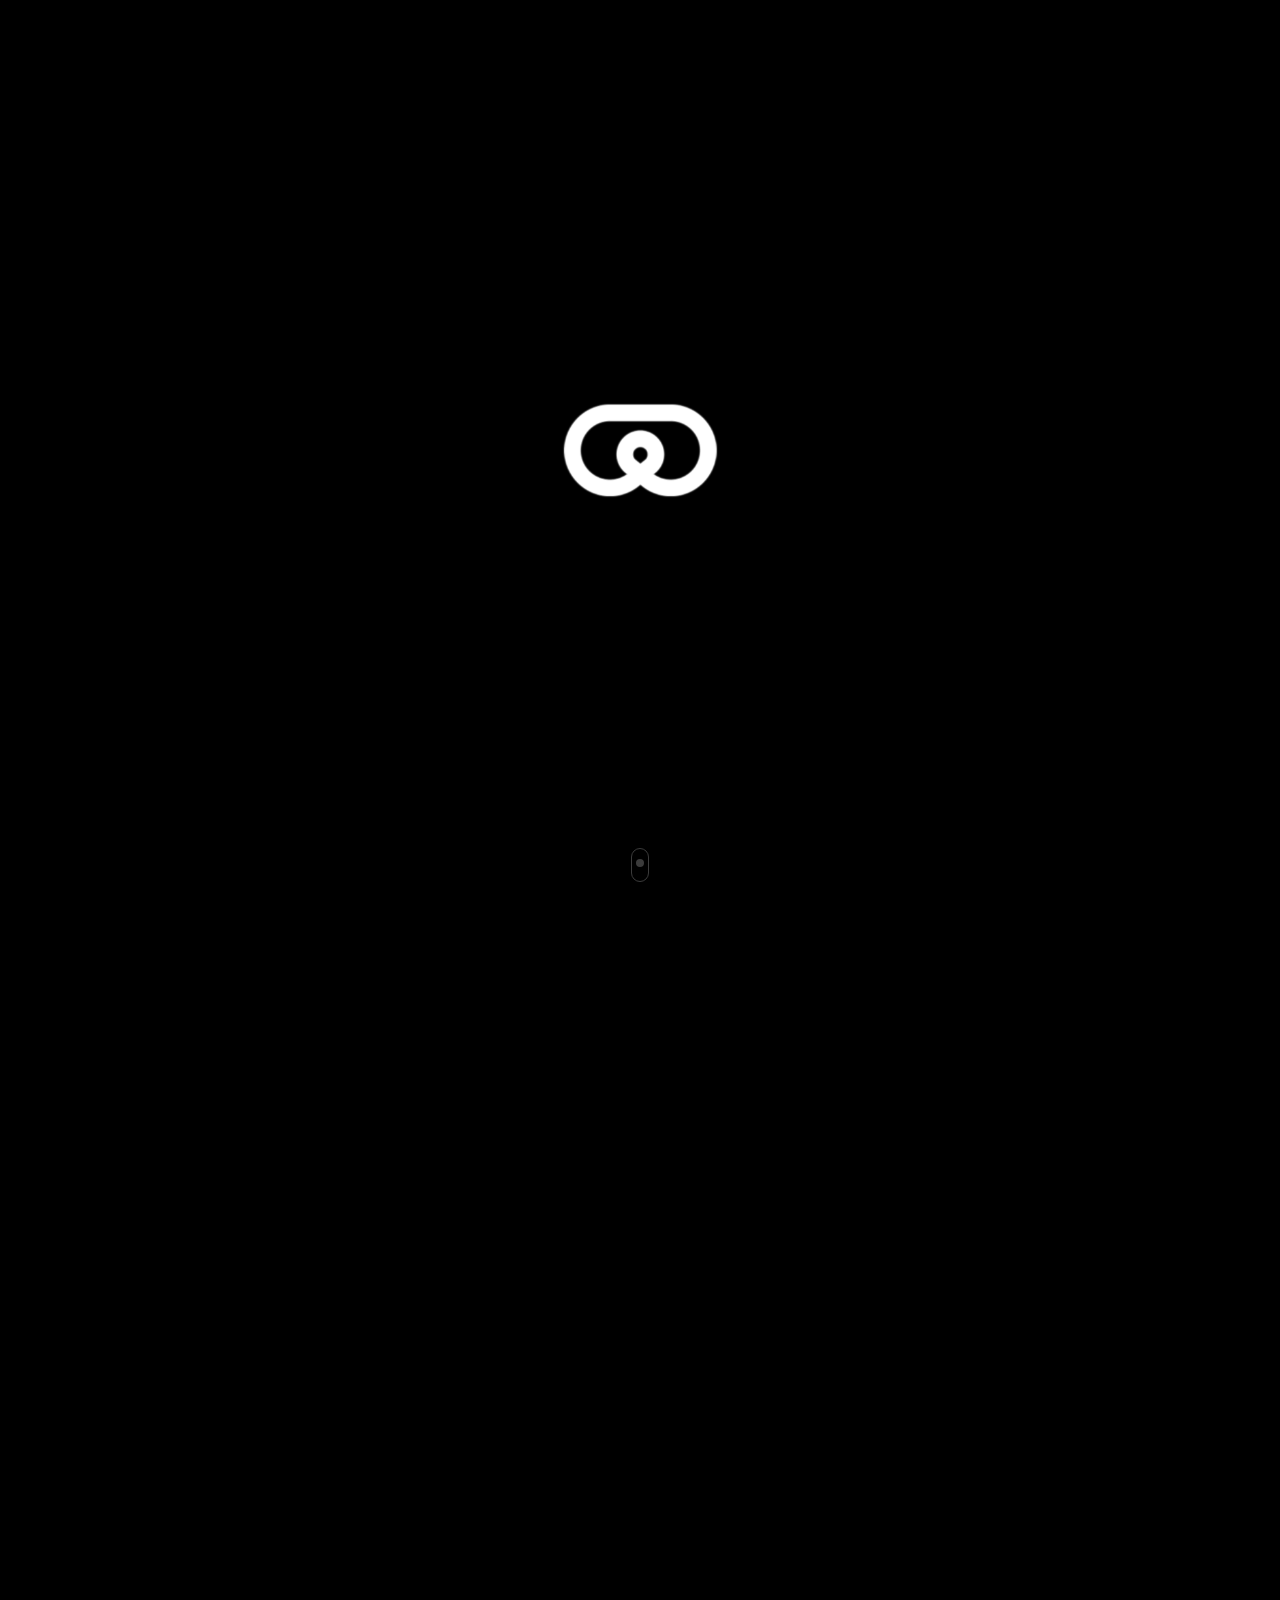
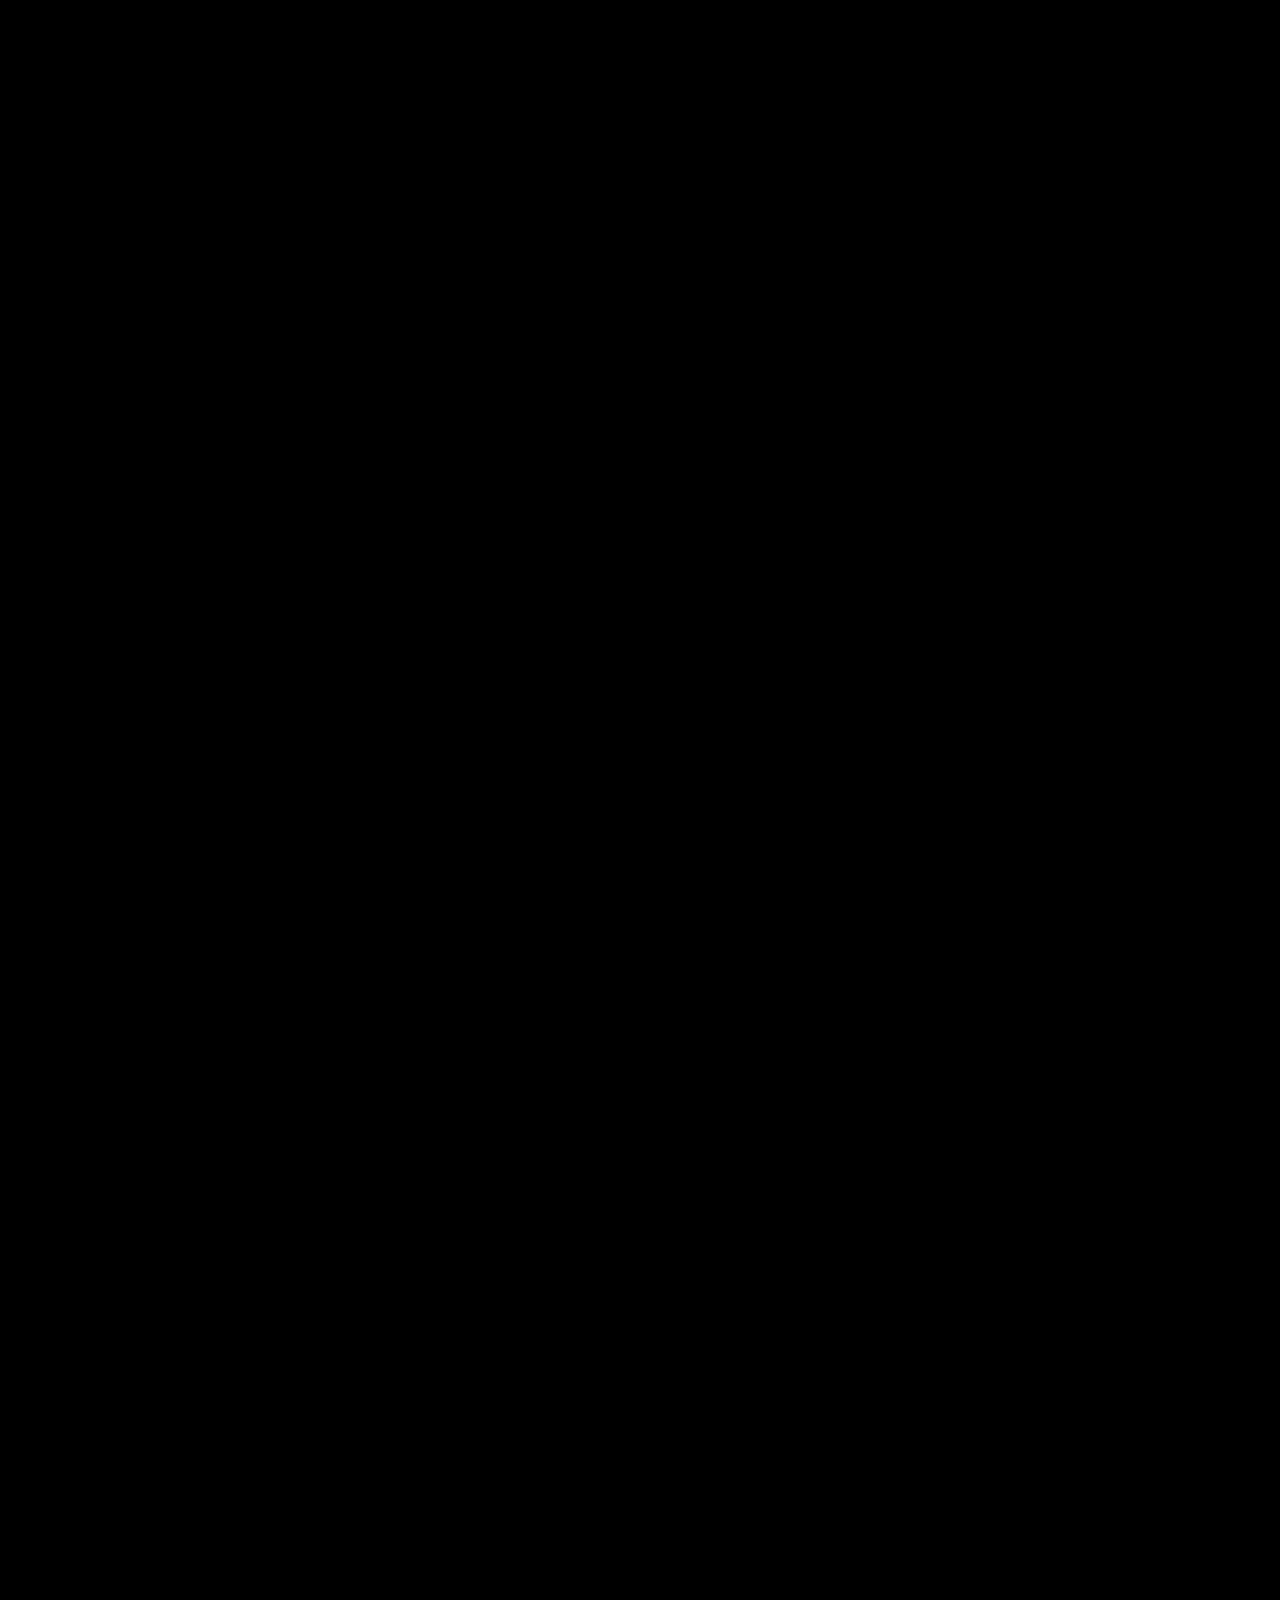
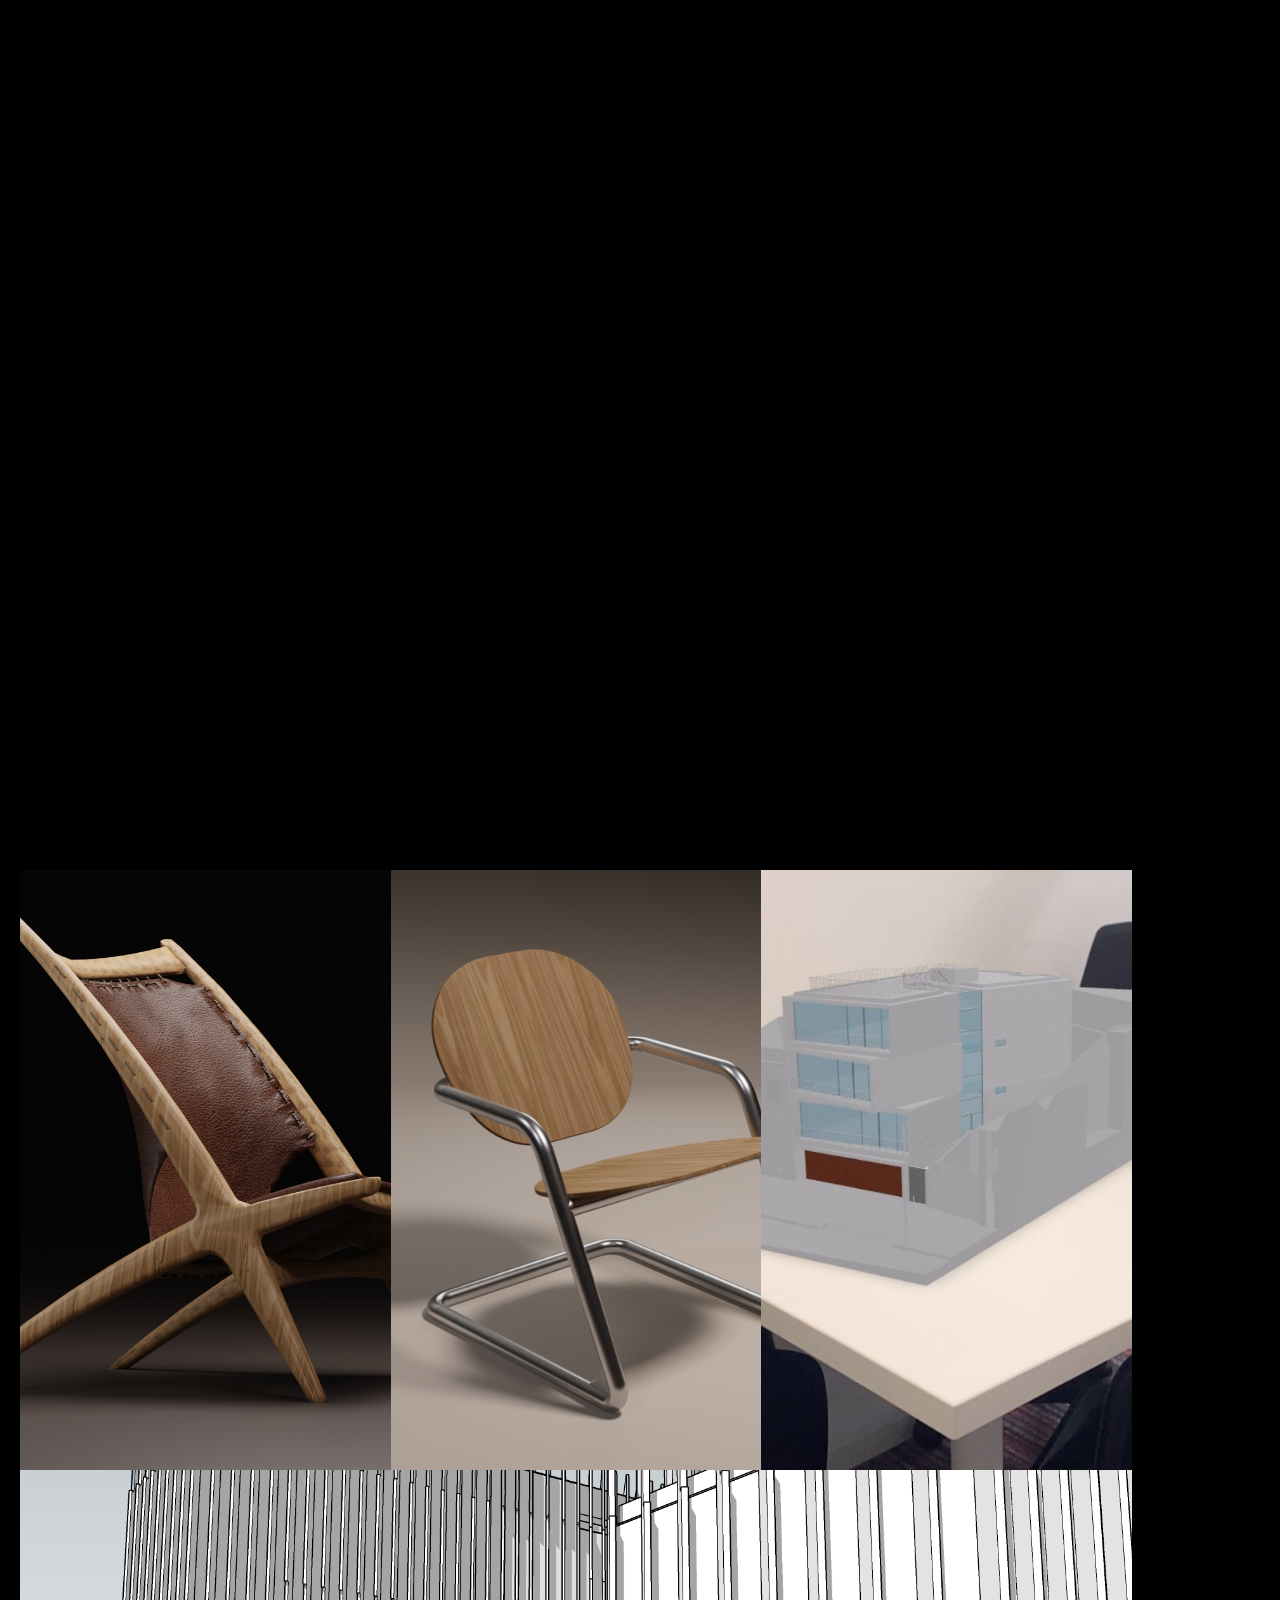
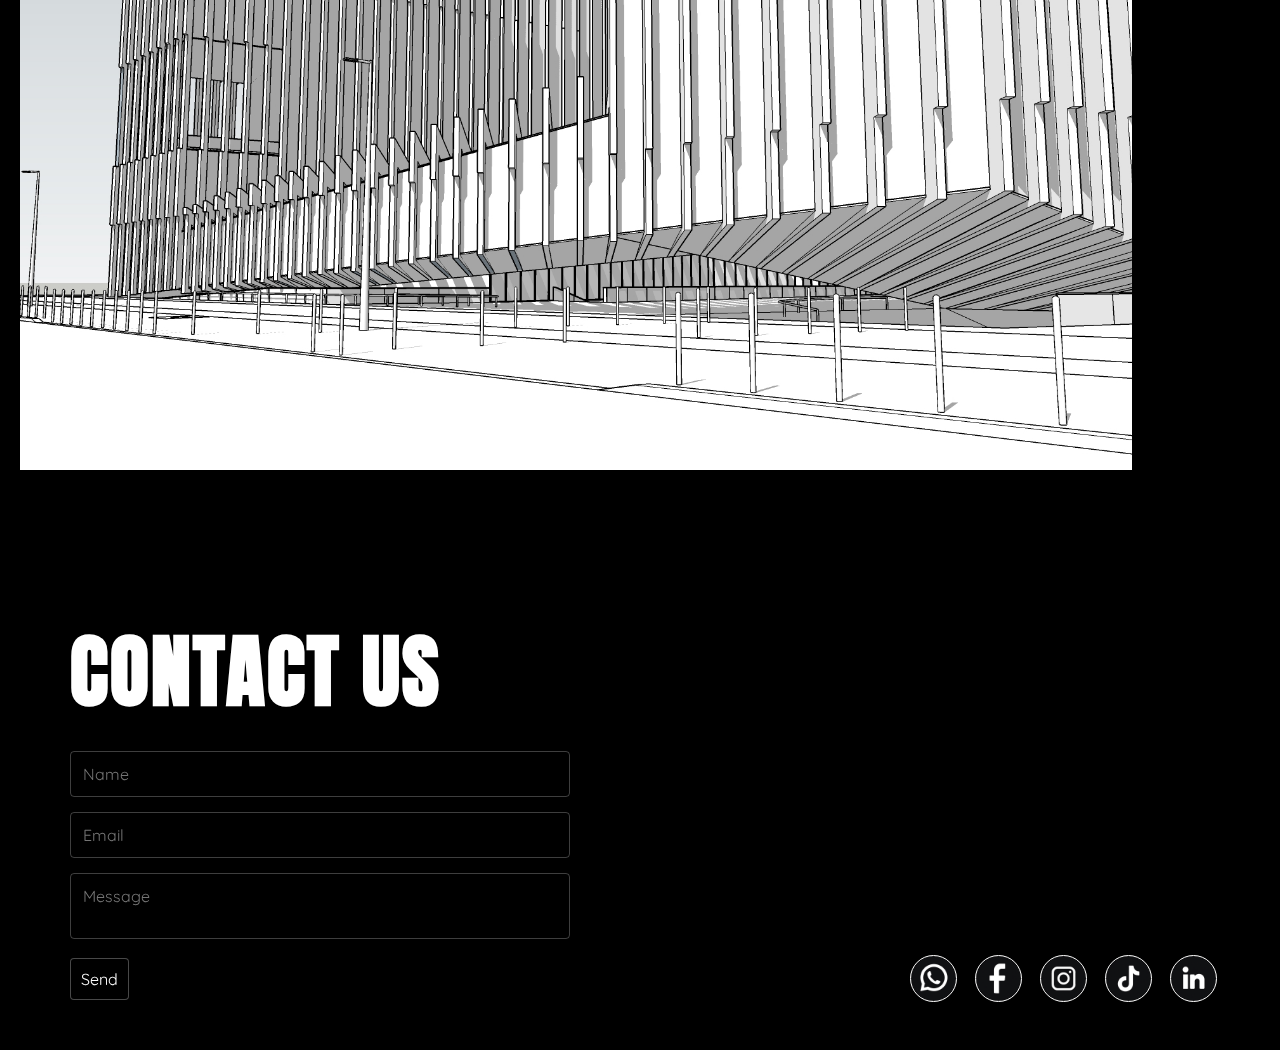
==== commit 67fc43d3: "safe" ====
--- a/index.html
+++ b/index.html
@@ -93,64 +93,38 @@
 </div>
 
 <!-- Project Grid -->
-<div class="image-grid">
-    <a href="./projects/model1/model1-viewer.html" class="image-item">
-        <img src="./projects/model1/thumbnail.jpg" alt="Image 1">
-        <div class="overlay">
-            <h3>GF CHAIR</h3>
-            <p>Interactive Model</p>
+<div class="container gallery-visible">
+        <div class="gallery-wrap">
+            <a href="./projects/model9/model9-viewer.html" class="item item1" 
+                style="background-image: url('./projects/model9/thumbnail.jpg');">
+                <div class="overlay">
+                    <h1>KRYSSET CHAIR</h1>
+                    <p>Interactive Model</p>
+                </div>
+            </a>
+            <a href="./projects/model5/model5-viewer.html" class="item item2" 
+            style="background-image: url('./projects/model5/thumbnail.jpg');">
+                <div class="overlay">
+                    <h1>GF CHAIR</h1>
+                    <p>Interactive Model</p>
+                </div>
+            </a>
+            <a href="./projects/model4/model4-viewer.html" class="item item3" 
+            style="background-image: url('./projects/model4/thumbnail.jpeg');">
+                <div class="overlay">
+                    <h1>CANTAREIRA</h1>
+                    <p>Interactive Model</p>
+                </div>
+            </a>
+            <a href="./projects/model3/model3-viewer.html" class="item item4" 
+            style="background-image: url('./projects/model3/thumbnail.jpg');">
+                <div class="overlay">
+                    <h1>EDP</h1>
+                    <p>Immersive Experience</p>
+                </div>
+            </a>
         </div>
-    </a>
-    <a href="./projects/model2/model2-viewer.html" class="image-item">
-        <img src="./projects/model2/thumbnail.jpeg" alt="Image 2">
-        <div class="overlay">
-            <h3>CANTAREIRA</h3>
-            <p>Immersive Experience</p>
-        </div>
-    </a>
-    <a href="./projects/model3/model3-viewer.html" class="image-item">
-        <img src="./projects/model3/thumbnail.jpg" alt="Image 3">
-        <div class="overlay">
-            <h3>EDP</h3>
-            <p>Virtual Discovery</p>
-        </div>
-    </a>
-    <a href="./projects/model4/model4-viewer.html" class="image-item">
-        <img src="./projects/model4/thumbnail.jpg" alt="Image 4">
-        <div class="overlay">
-            <h3>CHAMBER CHURCH</h3>
-            <p>Interactive Model</p>
-        </div>
-    </a>
-    <a href="./projects/model5/model5-viewer.html" class="image-item">
-        <img src="./projects/model5/thumbnail.jpg" alt="Image 5">
-        <div class="overlay">
-            <h3>WOODNEST CABIN</h3>
-            <p>Interactive Model</p>
-        </div>
-    </a>
-    <a href="./projects/model6/model6-viewer.html" class="image-item">
-        <img src="./projects/model6/thumbnail.jpg" alt="Image 6">
-        <div class="overlay">
-            <h3>KRYSSET CHAIR</h3>
-            <p>Immersive Experience</p>
-        </div>
-    </a>
-    <a href="./projects/model7/model7-viewer.html" class="image-item">
-        <img src="./projects/model7/thumbnail.jpg" alt="Image 7">
-        <div class="overlay">
-            <h3>Model 3</h3>
-            <p>Virtual Discovery</p>
-        </div>
-    </a>
-    <a href="./projects/model8/model8-viewer.html" class="image-item">
-        <img src="./projects/model8/thumbnail.jpg" alt="Image 8">
-        <div class="overlay">
-            <h3>Model 4</h3>
-            <p>Interactive Model</p>
-        </div>
-    </a>
-</div>
+    </div>
 
 
 
--- a/styles.css
+++ b/styles.css
@@ -333,7 +333,6 @@
 }
 
 
-
 /*------------------ TEXTO INTERMÉDIO 2------------------------------------------------------------*/
 .text-line3, .text-line4 {
   position: absolute;
@@ -375,29 +374,6 @@
 }
 
 
-
-
-
-
-
-
-
-
-
-
-
-
-
-
-
-
-
-
-
-
-
-
-
 /*------------------ BARRA FILTRO ------------------------------------------------------------*/
 .filter-bar {
   text-align: center;
@@ -424,116 +400,87 @@
 }
 
 
-/*------------------ IMAGENS ------------------------------------------------------------*/
-.image-grid {
-  display: flex; /* Use flexbox */
-  flex-wrap: wrap; /* Allow wrapping of items */
-  justify-content: flex-start; /* Align items to the left */
-  position: absolute;
-  top: 450vh; /* Adjust top position */
+/*------------------ LISTA DE PROJECTOS------------------------------------------------------------*/
+.container {
+  position: absolute;
+  top: 450vh;
+  width: 90%;
   z-index: 100;
-  width: 95%; /* Set width to 80% so 10% padding is left on both sides */
-  padding: 10px;
-  margin: 0 auto; /* Center the grid horizontally */
-  left: 7%; /* Add 10% left margin to ensure border space on the left */
-  right: 7%; /* Optional: If you want equal spacing on the right side */
-}
-.image-item {
-  position: relative;
-  width: 260px;  /* Fixed size */
-  height: 260px; /* Fixed size */
-  margin-right: 10px; /* Space between items */
-  margin-bottom: 10px; /* Space between items */
-  overflow: hidden;
-  cursor: pointer;
-  text-decoration: none; /* Removes default link underline */
-  display: block; /* Make sure items are displayed as blocks initially */
-}
-.image-item img {
-  width: 100%;
-  height: 100%;
-  object-fit: cover;
-  transition: transform 0.3s ease;
-}
-.image-item:hover img {
-  transform: scale(1.1);
-}
-.overlay {
-  position: absolute;
-  bottom: 0;
-  left: 0;
-  width: 100%;
-  height: 100%;
-  background: linear-gradient(to top, rgb(230, 230, 230) 35%, rgba(199, 150, 86, 0));
-  color: rgb(0, 0, 0);
-  display: flex;
-  flex-direction: column;
-  align-items: flex-start; /* Align text to the left */
-  justify-content: flex-end; /* Move text to the bottom */
-  opacity: 0;
-  transition: opacity 0.3s ease;
-  padding: 3%;
-  gap: 0px;
-}
-.image-item:hover .overlay {
-  opacity: 1;
-}
-.overlay h3 {
-  margin: 0;
-  font-size: 2em;
-  letter-spacing: 1px;
-  font-family: 'Anton', sans-serif;
-  margin-bottom: -20px;
-}
-.overlay p {
-  font-size: 0.9em;
-  font-family: 'Quicksand', sans-serif;
-  margin-bottom: 0px;
-}
-
-/* Hidden by default */
-.filter-bar, .image-grid {
   opacity: 0;
   transform: translateY(20px);
   transition: opacity 0.6s ease, transform 0.6s ease;
   visibility: hidden;
 }
 
-/* Visible when scrolled into view */
-.filter-visible {
+.gallery-visible {
   opacity: 1;
   transform: translateY(0);
   visibility: visible;
 }
 
-.grid-visible {
+.gallery-wrap {
+  display: flex;
+  flex-wrap: wrap;
+  justify-content: center;
+  padding: 20px;
+}
+
+.item {
+  flex: 1 1 300px; /* Tamanho base e flexibilidade */
+  height: 600px;
+  background-position: center;
+  background-size: cover;
+  background-repeat: no-repeat;
+  transition: flex 0.5s ease; /* Remove a transição de filtro */
+  position: relative;
+  text-decoration: none;
+}
+
+.item:hover {
+  flex: 2 1 700px; 
+}
+
+.overlay {
+  position: absolute;
+  bottom: 0;
+  left: 0;
+  width: 100%;
+  height: 100%;
+  background: linear-gradient(to top, rgba(0, 0, 0, 1), rgba(0, 0, 0, 0));
+  color: white;
+  display: flex;
+  flex-direction: column;
+  align-items: center;
+  justify-content: flex-end;
+  opacity: 0;
+  transition: opacity 0.3s ease;
+  padding-bottom: 20px;
+  text-align: center;
+}
+
+.item:hover .overlay {
   opacity: 1;
-  transform: translateY(0);
-  visibility: visible;
-}
-
-
-
-
-
-
-
-
-
-
-
-
-
-
-
-
-
-
-
-
-
-
-
+}
+
+h1 {
+  position: relative;
+  left: 10px;
+  margin-bottom: 0px;
+  font-family: "Anton", sans-serif;
+  font-size: 5em;
+  text-transform: uppercase;
+  color: white;
+  text-align: left;
+  text-shadow: 1px 1px 3px rgba(0, 0, 0, 0.5);
+}
+
+.overlay p {
+  font-size: 1em;
+  left: 10px;
+  font-family: 'Quicksand', sans-serif;
+  margin-top: 0px;
+  text-align: left;
+}
 
 
 /*------------------ CONTACT ------------------------------------------------------------*/
